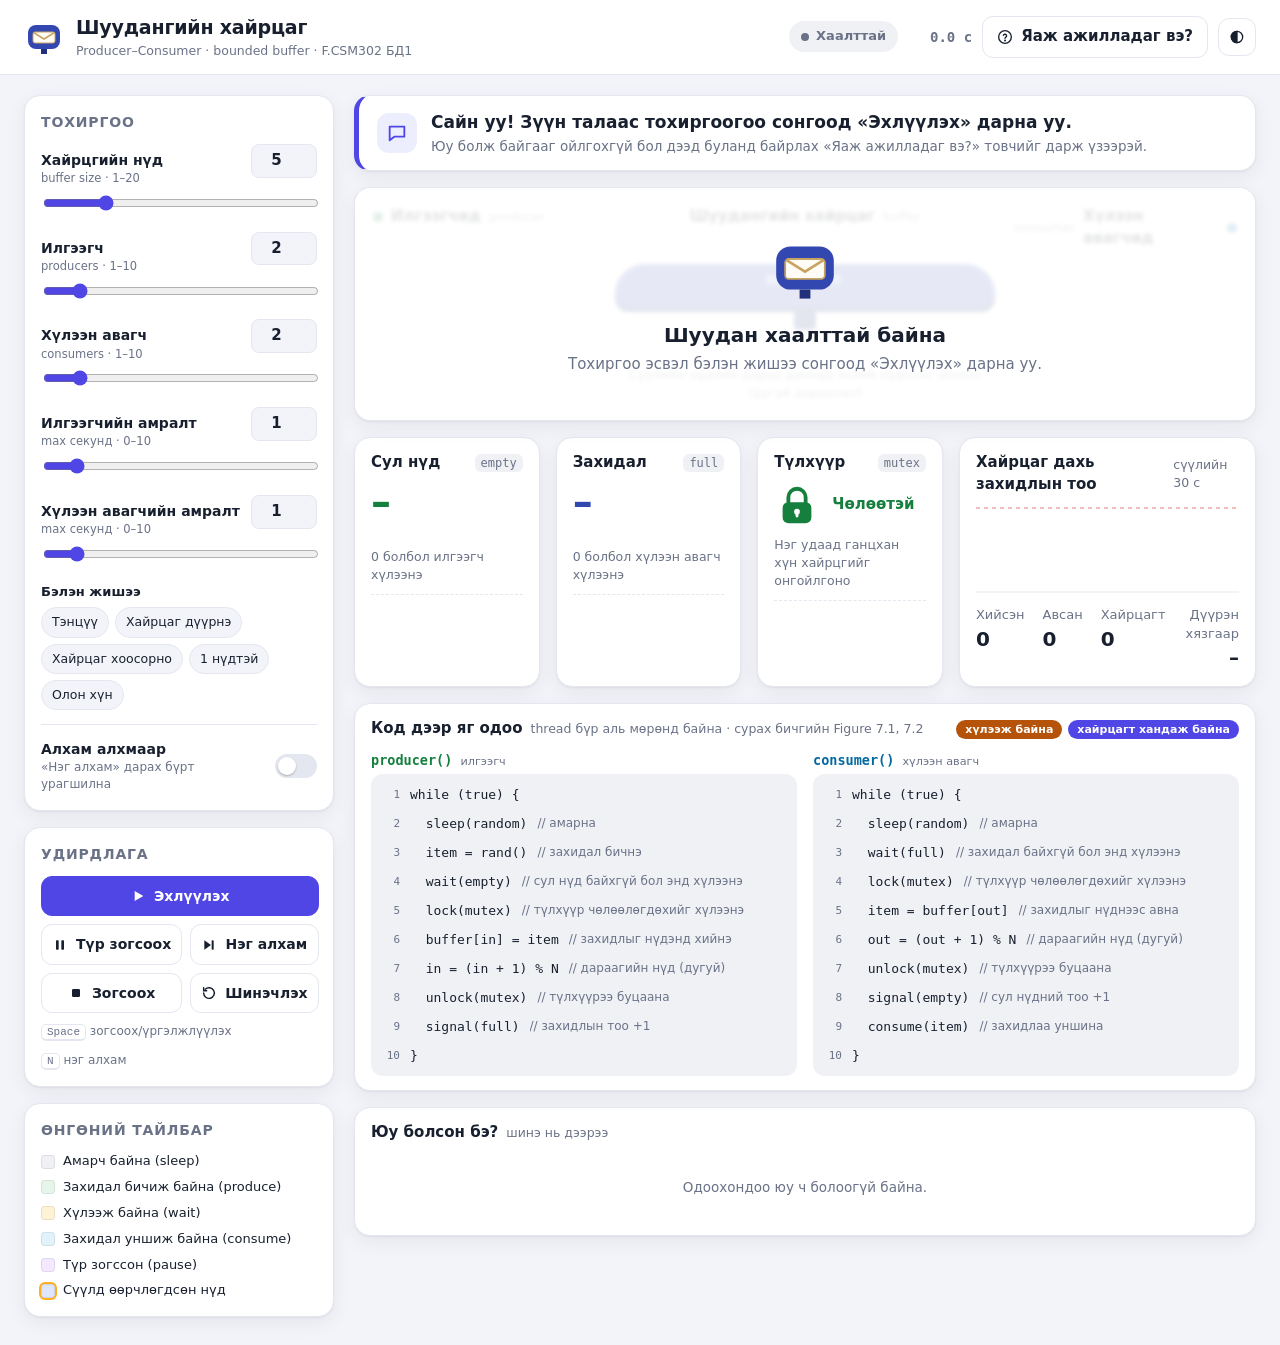
==== src/ui/index.html @ 79d064ae "UI шинэчилсэн" ====
<!doctype html>
<html lang="mn">
<head>
<meta charset="utf-8">
<meta name="viewport" content="width=device-width, initial-scale=1">
<title>Шуудангийн хайрцаг · Producer–Consumer</title>
<style>
:root{
  --bg:#f3f4f9; --card:#ffffff; --ink:#18202f; --muted:#6a7287; --line:#e4e7ef;
  --accent:#4f46e5; --accent-ink:#ffffff; --accent-soft:#eceefe;
  --green:#15803d; --green-soft:#e6f6eb; --blue:#0369a1; --blue-soft:#e2f2fb;
  --amber:#b45309; --amber-soft:#fff3d6; --red:#dc2626; --red-soft:#fde8e8;
  --violet:#7e22ce; --violet-soft:#f3e8ff; --gray-soft:#eff1f5;
  --box:#3347b0; --box-dark:#22307c; --slot:#dfe6fb; --slot-line:#b9c6f0;
  --paper:#fffdf6; --paper-edge:#c7a462; --stamp:#e4572e; --skin:#ffd9b8;
  --shadow:0 1px 2px rgba(16,24,40,.05),0 6px 20px rgba(16,24,40,.06);
  --radius:16px;
  color-scheme:light;
}
:root[data-theme="dark"]{
  --bg:#0f1320; --card:#171c2c; --ink:#e8ebf4; --muted:#9aa2b8; --line:#283049;
  --accent:#8b8cff; --accent-ink:#0f1320; --accent-soft:#23264a;
  --green:#4ade80; --green-soft:#16301f; --blue:#5cc3ff; --blue-soft:#13283a;
  --amber:#fbbf24; --amber-soft:#3a2d10; --red:#f87171; --red-soft:#3b1a1d;
  --violet:#d8a7ff; --violet-soft:#2e1f44; --gray-soft:#1f2538;
  --box:#3f55c8; --box-dark:#2a3a92; --slot:#1c2547; --slot-line:#33417a;
  --paper:#fff8e7; --paper-edge:#c7a462;
  --shadow:0 1px 2px rgba(0,0,0,.3),0 6px 20px rgba(0,0,0,.25);
  color-scheme:dark;
}
*{box-sizing:border-box}
html,body{margin:0}
body{background:var(--bg);color:var(--ink);font:15px/1.45 system-ui,-apple-system,"Segoe UI",Roboto,"Noto Sans","DejaVu Sans",sans-serif;-webkit-font-smoothing:antialiased}
button,input{font:inherit;color:inherit}
code{font:12px/1 ui-monospace,"DejaVu Sans Mono",monospace;background:var(--gray-soft);color:var(--muted);padding:3px 6px;border-radius:6px}
small{color:var(--muted);font-weight:500}

/* ---------- header ---------- */
.top{display:flex;align-items:center;justify-content:space-between;gap:16px;padding:14px 24px;background:var(--card);border-bottom:1px solid var(--line);position:sticky;top:0;z-index:5}
.brand{display:flex;align-items:center;gap:12px}
.brand svg{width:40px;height:40px;flex:none}
.brand h1{font-size:19px;margin:0;letter-spacing:-.01em}
.brand p{margin:0;font-size:12.5px;color:var(--muted)}
.top-right{display:flex;align-items:center;gap:10px}
.chip{display:inline-flex;align-items:center;gap:7px;padding:6px 12px;border-radius:999px;font-size:13px;font-weight:600;background:var(--gray-soft);color:var(--muted)}
.chip::before{content:"";width:8px;height:8px;border-radius:50%;background:currentColor}
.chip.run{background:var(--green-soft);color:var(--green)}
.chip.run::before{animation:pulse 1.2s infinite}
.chip.pause{background:var(--violet-soft);color:var(--violet)}
.chip.stop{background:var(--red-soft);color:var(--red)}
@keyframes pulse{50%{opacity:.25}}
.clock{font:600 14px ui-monospace,"DejaVu Sans Mono",monospace;color:var(--muted);min-width:64px;text-align:right}

/* ---------- buttons ---------- */
.btn{border:1px solid var(--line);background:var(--card);border-radius:11px;padding:9px 14px;font-weight:600;cursor:pointer;display:inline-flex;align-items:center;justify-content:center;gap:8px;transition:transform .08s,background .15s,border-color .15s}
.btn:hover:not(:disabled){border-color:var(--accent);background:var(--accent-soft)}
.btn:active:not(:disabled){transform:translateY(1px)}
.btn:disabled{opacity:.42;cursor:not-allowed}
.btn.primary{background:var(--accent);border-color:var(--accent);color:var(--accent-ink)}
.btn.primary:hover:not(:disabled){filter:brightness(1.08);background:var(--accent)}
.btn.danger:hover:not(:disabled){border-color:var(--red);background:var(--red-soft)}
.btn svg{width:16px;height:16px}
.btn.ghost{background:transparent}
.icon-btn{width:38px;height:38px;padding:0}
kbd{font:11px ui-monospace,monospace;border:1px solid var(--line);border-bottom-width:2px;border-radius:5px;padding:1px 5px;color:var(--muted)}

/* ---------- layout ---------- */
.layout{display:grid;grid-template-columns:310px minmax(0,1fr);gap:20px;padding:20px 24px 28px;max-width:1560px;margin:0 auto}
.card{background:var(--card);border:1px solid var(--line);border-radius:var(--radius);box-shadow:var(--shadow)}
.panel{display:flex;flex-direction:column;gap:16px}
.panel .card{padding:16px}
h2{font-size:14px;margin:0 0 12px;text-transform:uppercase;letter-spacing:.06em;color:var(--muted)}
h3{font-size:15px;margin:0;display:flex;align-items:center;gap:8px}

/* settings */
.field{margin-bottom:14px}
.field-top{display:flex;align-items:baseline;justify-content:space-between;gap:8px;margin-bottom:6px}
.field-top label{font-weight:600;font-size:14px}
.field-top label small{display:block;font-size:11.5px;font-weight:500}
.num{width:66px;padding:5px 8px;border:1px solid var(--line);border-radius:8px;background:var(--bg);text-align:center;font-weight:700}
.num.bad{border-color:var(--red);background:var(--red-soft)}
input[type=range]{width:100%;accent-color:var(--accent)}
.presets{display:flex;flex-wrap:wrap;gap:6px;margin-top:4px}
.preset{border:1px solid var(--line);background:var(--bg);border-radius:999px;padding:5px 10px;font-size:12.5px;cursor:pointer}
.preset:hover{border-color:var(--accent);color:var(--accent)}
.preset.on{background:var(--accent-soft);border-color:var(--accent);color:var(--accent);font-weight:600}
.switch{display:flex;align-items:center;justify-content:space-between;gap:10px;margin-top:14px;padding-top:14px;border-top:1px solid var(--line);font-size:14px;font-weight:600}
.switch small{display:block;font-weight:500;font-size:12px}
.toggle{position:relative;width:42px;height:24px;flex:none}
.toggle input{opacity:0;width:0;height:0}
.toggle span{position:absolute;inset:0;background:var(--line);border-radius:999px;transition:.2s;cursor:pointer}
.toggle span::after{content:"";position:absolute;left:3px;top:3px;width:18px;height:18px;border-radius:50%;background:#fff;transition:.2s;box-shadow:0 1px 2px rgba(0,0,0,.25)}
.toggle input:checked+span{background:var(--accent)}
.toggle input:checked+span::after{transform:translateX(18px)}
.controls{display:grid;grid-template-columns:1fr 1fr;gap:8px}
.controls .wide{grid-column:1/-1;padding:12px}
.controls .btn{white-space:nowrap;padding:9px 10px;font-size:14px}
.shortcuts{margin-top:10px;font-size:12px;color:var(--muted);display:flex;gap:12px;flex-wrap:wrap}
.legend{display:grid;gap:7px;font-size:13px}
.legend div{display:flex;align-items:center;gap:8px}
.sw{width:14px;height:14px;border-radius:4px;flex:none;border:1px solid rgba(0,0,0,.08)}

/* ---------- stage ---------- */
.stage{display:flex;flex-direction:column;gap:16px;min-width:0}
.narr{display:flex;align-items:center;gap:14px;padding:14px 18px;border-left:5px solid var(--accent)}
.narr-ic{width:40px;height:40px;border-radius:12px;background:var(--accent-soft);display:grid;place-items:center;flex:none}
.narr-ic svg{width:22px;height:22px;color:var(--accent)}
.narr-main{font-size:17px;font-weight:600;min-height:25px}
.narr-main b{color:var(--accent)}
.narr-hint{font-size:13.5px;color:var(--muted);margin-top:2px;min-height:19px}
.narr-hint.warn{color:var(--amber);font-weight:600}

.scene{position:relative;display:grid;grid-template-columns:minmax(200px,1fr) minmax(360px,1.7fr) minmax(200px,1fr);gap:18px;padding:18px}
.col h3{margin-bottom:10px}
.col h3 .dot{width:10px;height:10px;border-radius:50%}
.col.cons h3{justify-content:flex-end}
.people{display:flex;flex-direction:column;gap:7px}
.person{display:flex;align-items:center;gap:10px;padding:6px 10px 6px 6px;border-radius:12px;background:var(--gray-soft);border:1px solid transparent;transition:background .25s,border-color .25s}
.cons .person{flex-direction:row-reverse;padding:6px 6px 6px 10px;text-align:right}
.avatar{width:38px;height:38px;flex:none;border-radius:11px;background:var(--card);display:grid;place-items:center}
.avatar svg{width:34px;height:34px}
.pinfo{flex:1;min-width:0}
.pname{font-weight:700;font-size:13px}
.pstate{font-size:12.5px;color:var(--muted);white-space:nowrap;overflow:hidden;text-overflow:ellipsis}
.hold{width:26px;height:19px;flex:none;opacity:0;transition:opacity .2s}
.hold svg{width:26px;height:19px}
.person[data-st=producing],.person[data-st=consuming]{border-color:transparent}
.prod .person[data-st=producing]{background:var(--green-soft)}
.prod .person[data-st=producing] .pstate{color:var(--green);font-weight:600}
.cons .person[data-st=consuming]{background:var(--blue-soft)}
.cons .person[data-st=consuming] .pstate{color:var(--blue);font-weight:600}
.person[data-st=waiting]{background:var(--amber-soft);border-color:color-mix(in srgb,var(--amber) 35%,transparent)}
.person[data-st=waiting] .pstate{color:var(--amber);font-weight:700}
.person[data-st=paused]{background:var(--violet-soft)}
.person[data-st=paused] .pstate{color:var(--violet);font-weight:600}
.person[data-st=stopped]{opacity:.55}
.prod .person[data-st=producing] .hold,.prod .person[data-st=waiting] .hold,.cons .person[data-st=consuming] .hold{opacity:1}
.eyes-c{display:none}
.person[data-st=sleeping] .eyes-o{display:none}
.person[data-st=sleeping] .eyes-c{display:inline}

/* mailbox */
.boxwrap{display:flex;flex-direction:column;align-items:stretch;min-width:0}
.boxwrap h3{justify-content:center;margin-bottom:6px}
.ptrs{display:grid;gap:6px;padding:0 18px;min-height:30px}
.ptr{display:flex;justify-content:center;align-items:flex-end}
.ptrs.in .ptr{align-items:flex-start}
.ptr span{font-size:11px;font-weight:700;padding:2px 7px;border-radius:999px;white-space:nowrap;visibility:hidden}
.ptrs.out .ptr span{background:var(--blue-soft);color:var(--blue)}
.ptrs.in .ptr span{background:var(--green-soft);color:var(--green)}
.ptr.on span{visibility:visible}
.mailbox{background:var(--box);border-radius:30px 30px 14px 14px;padding:30px 18px 12px;position:relative;box-shadow:inset 0 -6px 0 var(--box-dark)}
.mailbox::before{content:"ШУУДАН";position:absolute;top:8px;left:0;right:0;text-align:center;color:#fff;font-size:11px;font-weight:800;letter-spacing:.3em;opacity:.9}
.slots{display:grid;gap:6px}
.slot{height:68px;border-radius:9px;background:var(--slot);border:1px solid var(--slot-line);display:grid;place-items:center;position:relative;transition:box-shadow .2s}
.slot.last{box-shadow:0 0 0 3px #ffb020}
.slot .env{width:86%;max-width:56px;height:auto;animation:pop .25s ease-out}
.idx{display:grid;gap:6px;margin-top:6px}
.idx div{text-align:center;color:#c8d1f5;font:600 11px ui-monospace,monospace}
@keyframes pop{from{transform:scale(.6);opacity:.2}to{transform:none;opacity:1}}
.post{width:22px;height:18px;background:var(--box-dark);margin:0 auto;border-radius:0 0 4px 4px}
.wrapnote{text-align:center;font-size:12.5px;color:var(--muted);margin-top:6px}
.idle{position:absolute;inset:0;border-radius:var(--radius);background:color-mix(in srgb,var(--card) 88%,transparent);display:grid;place-items:center;text-align:center;z-index:2;backdrop-filter:blur(2px)}
.idle h4{margin:10px 0 4px;font-size:20px}
.idle p{margin:0;color:var(--muted)}
.idle svg{width:72px;height:72px}

/* metrics */
.metrics{display:grid;grid-template-columns:repeat(3,minmax(0,1fr)) minmax(0,1.6fr);gap:16px}
.metric{padding:14px 16px}
.mhead{display:flex;justify-content:space-between;align-items:center;gap:8px}
.mtitle{font-weight:700}
.mval{font-size:40px;font-weight:800;line-height:1.1;margin:6px 0 6px;font-variant-numeric:tabular-nums;transition:color .2s}
.dots{display:flex;flex-wrap:wrap;gap:4px;min-height:10px}
.dots i{width:10px;height:10px;border-radius:3px;background:var(--line)}
.dots i.f{background:currentColor}
.mrule{margin-top:8px;font-size:12.5px;color:var(--muted)}
.metric.zero .mval{color:var(--red)}
.metric.zero .mrule{color:var(--red);font-weight:700}
#mEmpty{color:var(--green)} #mFull{color:var(--box)}
:root[data-theme="dark"] #mFull{color:#8fa2ff}
.metric .mtitle,.metric .mrule,.metric .mhead{color:var(--ink)}
.metric .mrule{color:var(--muted)}
.lock{display:flex;align-items:center;gap:12px;margin:8px 0 4px}
.lock svg{width:46px;height:46px}
.lock .lk-txt{font-weight:700}
#mMutex.locked .lk-txt{color:var(--red)} #mMutex .lk-txt{color:var(--green)}
.chart{padding:14px 16px;display:flex;flex-direction:column}
.chart svg{width:100%;height:92px;margin-top:8px;display:block}
.stats{display:flex;gap:18px;margin-top:10px;font-size:13px;color:var(--muted)}
.stats b{display:block;font-size:20px;color:var(--ink);font-variant-numeric:tabular-nums}

/* bottom */
.bottom{display:grid;grid-template-columns:minmax(0,1.6fr) minmax(0,1fr);gap:16px}
.logc{padding:14px 16px}
.log{list-style:none;margin:10px 0 0;padding:0;max-height:220px;overflow:auto;font-size:13.5px}
.log li{display:flex;gap:10px;align-items:center;padding:6px 4px;border-bottom:1px dashed var(--line)}
.log li:first-child{animation:fadein .3s}
.log .t{font:12px ui-monospace,monospace;color:var(--muted);width:56px;flex:none}
.tag{font-size:11px;font-weight:700;padding:2px 8px;border-radius:999px;flex:none}
.tag.in{background:var(--green-soft);color:var(--green)}
.tag.out{background:var(--blue-soft);color:var(--blue)}
.log .empty{color:var(--muted);justify-content:center;border:0;padding:24px 0}
@keyframes fadein{from{opacity:0;transform:translateY(-4px)}}
.rules{padding:14px 16px}
.rule{display:flex;gap:10px;align-items:flex-start;padding:8px 0;border-bottom:1px dashed var(--line);font-size:13.5px}
.rule:last-child{border:0}
.rule .n{width:24px;height:24px;border-radius:8px;background:var(--accent-soft);color:var(--accent);display:grid;place-items:center;font-weight:800;flex:none;font-size:13px}
.result{margin-top:10px;padding:12px;border-radius:12px;font-weight:600;display:none}
.result.ok{display:block;background:var(--green-soft);color:var(--green)}
.result.bad{display:block;background:var(--red-soft);color:var(--red)}

/* waiting queues */
.queue{margin-top:10px;padding-top:10px;border-top:1px dashed var(--line);display:flex;flex-wrap:wrap;gap:5px;align-items:center;font-size:12px;color:var(--muted);min-height:34px}
.queue .ql{margin-right:2px}
/* live code */
.codec{padding:14px 16px}
.codehead{display:flex;justify-content:space-between;align-items:center;gap:12px;flex-wrap:wrap}
.codeleg{display:flex;gap:6px}
.code2{display:grid;grid-template-columns:1fr 1fr;gap:16px;margin-top:12px}
.code-title{font:700 13.5px ui-monospace,"DejaVu Sans Mono",monospace;margin-bottom:6px}
.code-title small{font-family:system-ui,sans-serif;font-weight:500}
.code{list-style:none;margin:0;padding:6px 0;background:var(--gray-soft);border-radius:12px;font:13px/1.25 ui-monospace,"DejaVu Sans Mono",monospace}
.code li{display:flex;align-items:center;gap:10px;padding:3px 10px;min-height:29px;border-left:3px solid transparent;transition:background .2s,border-color .2s}
.code .ln{color:var(--muted);width:16px;text-align:right;flex:none;font-size:11px}
.code .src{white-space:pre;color:var(--ink)}
.code .cm{color:var(--muted);font-size:12px;font-family:system-ui,sans-serif;white-space:nowrap;overflow:hidden;text-overflow:ellipsis;flex:1;min-width:0}
.code .who{display:flex;gap:4px;flex:none}
.code li.wait{background:var(--amber-soft);border-left-color:var(--amber)}
.code li.wait .cm{color:var(--amber);font-weight:600}
.code li.flash{background:var(--accent-soft);border-left-color:var(--accent)}
.code li.on{border-left-color:var(--muted)}
.tchip{font:700 11px system-ui,sans-serif;padding:2px 8px;border-radius:999px;background:var(--card);color:var(--muted);border:1px solid var(--line);white-space:nowrap}
.tchip.waiting{background:var(--amber);color:var(--card);border-color:transparent}
.tchip.producing{background:var(--green);color:var(--card);border-color:transparent}
.tchip.consuming{background:var(--blue);color:var(--card);border-color:transparent}
.tchip.paused{background:var(--violet);color:var(--card);border-color:transparent}
.tchip.flash{background:var(--accent);color:var(--accent-ink);border-color:transparent}
.logc .result{margin:10px 0 0}
/* flying letters, toast, dialog */
#fly{position:fixed;inset:0;pointer-events:none;z-index:20}
#fly svg{position:fixed;left:0;top:0;width:44px;height:auto;filter:drop-shadow(0 4px 6px rgba(0,0,0,.18))}
#toast{position:fixed;left:50%;bottom:24px;transform:translateX(-50%) translateY(20px);background:var(--ink);color:var(--bg);padding:12px 18px;border-radius:12px;font-weight:600;opacity:0;transition:.25s;z-index:30;max-width:min(560px,90vw);box-shadow:var(--shadow)}
#toast.show{opacity:1;transform:translateX(-50%)}
#toast.err{background:var(--red);color:#fff}
dialog{border:0;border-radius:20px;padding:0;max-width:880px;width:calc(100vw - 32px);background:var(--card);color:var(--ink);box-shadow:0 20px 60px rgba(0,0,0,.3)}
dialog::backdrop{background:rgba(10,14,30,.45);backdrop-filter:blur(2px)}
.dlg{padding:24px 28px;max-height:86vh;overflow:auto}
.dlg h2{font-size:22px;text-transform:none;letter-spacing:-.01em;color:var(--ink);margin:0 0 6px}
.dlg .lead{color:var(--muted);margin:0 0 18px;font-size:15px}
.story{display:grid;grid-template-columns:repeat(3,1fr);gap:12px;margin-bottom:18px}
.story .card{padding:14px;box-shadow:none}
.story svg{width:100%;height:84px;display:block;margin-bottom:8px}
.story h4{margin:0 0 4px;font-size:15px}
.story p{margin:0;font-size:13.5px;color:var(--muted)}
table{width:100%;border-collapse:collapse;font-size:14px}
th,td{text-align:left;padding:8px 10px;border-bottom:1px solid var(--line)}
th{font-size:12px;text-transform:uppercase;letter-spacing:.05em;color:var(--muted)}
td code{font-size:12px}
.dlg-foot{display:flex;justify-content:flex-end;margin-top:18px}

@media (max-width:1180px){
  .layout{grid-template-columns:1fr}
  .metrics{grid-template-columns:repeat(3,1fr)}
  .metrics .chart{grid-column:1/-1}
}
@media (max-width:820px){
  .top{flex-wrap:wrap;padding:12px 16px}
  .top-right{flex-wrap:wrap}
  .layout{padding:16px}
  .scene{grid-template-columns:1fr}
  .col.cons h3{justify-content:flex-start}
  .cons .person{flex-direction:row;text-align:left}
  .code2,.story{grid-template-columns:1fr}
  .metrics{grid-template-columns:1fr}
}
@media (prefers-reduced-motion:reduce){*{animation:none!important;transition:none!important}}
</style>
</head>
<body>

<header class="top">
  <div class="brand">
    <svg viewBox="0 0 40 40" aria-hidden="true"><rect x="4" y="8" width="32" height="24" rx="8" fill="var(--box)"/><rect x="9" y="15" width="22" height="11" rx="2" fill="var(--paper)" stroke="var(--paper-edge)"/><path d="M9.5 15.5 L20 22 L30.5 15.5" fill="none" stroke="var(--paper-edge)" stroke-width="1.5"/><rect x="17" y="32" width="6" height="5" fill="var(--box-dark)"/></svg>
    <div>
      <h1>Шуудангийн хайрцаг</h1>
      <p>Producer–Consumer · bounded buffer · F.CSM302 БД1</p>
    </div>
  </div>
  <div class="top-right">
    <span id="chip" class="chip">Хаалттай</span>
    <span id="clock" class="clock">0.0 с</span>
    <button id="helpBtn" class="btn">
      <svg viewBox="0 0 24 24" fill="none" stroke="currentColor" stroke-width="2" stroke-linecap="round"><circle cx="12" cy="12" r="9.5"/><path d="M9.5 9.5a2.6 2.6 0 0 1 5 .8c0 1.8-2.5 2.2-2.5 3.7"/><circle cx="12" cy="17.3" r=".6" fill="currentColor"/></svg>
      Яаж ажилладаг вэ?
    </button>
    <button id="themeBtn" class="btn icon-btn" title="Өнгө солих (цайвар/бараан)" aria-label="Өнгө солих">
      <svg viewBox="0 0 24 24" fill="none" stroke="currentColor" stroke-width="2"><circle cx="12" cy="12" r="8.5"/><path d="M12 3.5a8.5 8.5 0 0 0 0 17z" fill="currentColor"/></svg>
    </button>
  </div>
</header>

<main class="layout">
  <aside class="panel">
    <section class="card">
      <h2>Тохиргоо</h2>
      <div id="fields"></div>
      <div style="font-size:13px;font-weight:600;margin:4px 0 6px">Бэлэн жишээ</div>
      <div id="presets" class="presets"></div>
      <label class="switch">
        <span>Алхам алхмаар<small>«Нэг алхам» дарах бүрт урагшилна</small></span>
        <span class="toggle"><input id="stepMode" type="checkbox"><span></span></span>
      </label>
    </section>

    <section class="card">
      <h2>Удирдлага</h2>
      <div class="controls">
        <button id="bStart" class="btn primary wide"><svg viewBox="0 0 24 24" fill="currentColor"><path d="M7 4.5v15l13-7.5z"/></svg>Эхлүүлэх</button>
        <button id="bPause" class="btn"><svg viewBox="0 0 24 24" fill="currentColor"><rect x="6" y="5" width="4" height="14" rx="1"/><rect x="14" y="5" width="4" height="14" rx="1"/></svg><span>Түр зогсоох</span></button>
        <button id="bStep" class="btn"><svg viewBox="0 0 24 24" fill="currentColor"><path d="M5 5v14l10-7z"/><rect x="16" y="5" width="3" height="14" rx="1"/></svg>Нэг алхам</button>
        <button id="bStop" class="btn danger"><svg viewBox="0 0 24 24" fill="currentColor"><rect x="6" y="6" width="12" height="12" rx="2"/></svg>Зогсоох</button>
        <button id="bReset" class="btn"><svg viewBox="0 0 24 24" fill="none" stroke="currentColor" stroke-width="2.2" stroke-linecap="round"><path d="M4 12a8 8 0 1 0 2.4-5.7"/><path d="M4 4v4.5h4.5"/></svg>Шинэчлэх</button>
      </div>
      <div class="shortcuts"><span><kbd>Space</kbd> зогсоох/үргэлжлүүлэх</span><span><kbd>N</kbd> нэг алхам</span></div>
    </section>

    <section class="card">
      <h2>Өнгөний тайлбар</h2>
      <div class="legend">
        <div><span class="sw" style="background:var(--gray-soft)"></span>Амарч байна (sleep)</div>
        <div><span class="sw" style="background:var(--green-soft)"></span>Захидал бичиж байна (produce)</div>
        <div><span class="sw" style="background:var(--amber-soft)"></span>Хүлээж байна (wait)</div>
        <div><span class="sw" style="background:var(--blue-soft)"></span>Захидал уншиж байна (consume)</div>
        <div><span class="sw" style="background:var(--violet-soft)"></span>Түр зогссон (pause)</div>
        <div><span class="sw" style="background:var(--slot);box-shadow:0 0 0 2px #ffb020"></span>Сүүлд өөрчлөгдсөн нүд</div>
      </div>
    </section>
  </aside>

  <section class="stage">
    <div class="card narr">
      <div class="narr-ic"><svg viewBox="0 0 24 24" fill="none" stroke="currentColor" stroke-width="2" stroke-linejoin="round"><path d="M4 5h16v11H9l-5 4z"/></svg></div>
      <div>
        <div id="narr" class="narr-main">Сайн уу! Зүүн талаас тохиргоогоо сонгоод «Эхлүүлэх» дарна уу.</div>
        <div id="hint" class="narr-hint">Юу болж байгааг ойлгохгүй бол дээд буланд байрлах «Яаж ажилладаг вэ?» товчийг дарж үзээрэй.</div>
      </div>
    </div>

    <div class="card scene">
      <div class="col prod">
        <h3><span class="dot" style="background:var(--green)"></span>Илгээгчид <small>producer</small></h3>
        <div id="prods" class="people"></div>
      </div>
      <div class="boxwrap">
        <h3>Шуудангийн хайрцаг <small id="boxSub">buffer</small></h3>
        <div id="outRow" class="ptrs out"></div>
        <div class="mailbox">
          <div id="slots" class="slots"></div>
          <div id="idxRow" class="idx"></div>
        </div>
        <div class="post"></div>
        <div id="inRow" class="ptrs in"></div>
        <div class="wrapnote">Сүүлийн нүдний дараа дахиад эхний нүднээс эхэлнэ (дугуй дараалал)</div>
      </div>
      <div class="col cons">
        <h3><small>consumer</small> Хүлээн авагчид <span class="dot" style="background:var(--blue)"></span></h3>
        <div id="cons" class="people"></div>
      </div>
      <div id="idle" class="idle">
        <div>
          <svg viewBox="0 0 40 40" aria-hidden="true"><rect x="4" y="8" width="32" height="24" rx="8" fill="var(--box)"/><rect x="9" y="15" width="22" height="11" rx="2" fill="var(--paper)" stroke="var(--paper-edge)"/><path d="M9.5 15.5 L20 22 L30.5 15.5" fill="none" stroke="var(--paper-edge)" stroke-width="1.5"/><rect x="17" y="32" width="6" height="5" fill="var(--box-dark)"/></svg>
          <h4>Шуудан хаалттай байна</h4>
          <p>Тохиргоо эсвэл бэлэн жишээ сонгоод «Эхлүүлэх» дарна уу.</p>
        </div>
      </div>
    </div>

    <div class="metrics">
      <div id="mEmpty" class="card metric">
        <div class="mhead"><span class="mtitle">Сул нүд</span><code>empty</code></div>
        <div class="mval" id="vEmpty">–</div>
        <div class="dots" id="dEmpty"></div>
        <div class="mrule">0 болбол илгээгч хүлээнэ</div>
        <div class="queue" id="qEmpty"></div>
      </div>
      <div id="mFull" class="card metric">
        <div class="mhead"><span class="mtitle">Захидал</span><code>full</code></div>
        <div class="mval" id="vFull">–</div>
        <div class="dots" id="dFull"></div>
        <div class="mrule">0 болбол хүлээн авагч хүлээнэ</div>
        <div class="queue" id="qFull"></div>
      </div>
      <div id="mMutex" class="card metric" style="color:var(--green)">
        <div class="mhead"><span class="mtitle">Түлхүүр</span><code>mutex</code></div>
        <div class="lock">
          <svg viewBox="0 0 48 48" aria-hidden="true"><path id="shackle" d="M15 22v-6a9 9 0 0 1 18 0v6" fill="none" stroke="currentColor" stroke-width="4" stroke-linecap="round"/><rect x="9" y="21" width="30" height="22" rx="6" fill="currentColor"/><circle cx="24" cy="31" r="3" fill="var(--card)"/><rect x="22.5" y="31" width="3" height="6" rx="1.5" fill="var(--card)"/></svg>
          <div class="lk-txt" id="lockTxt">Чөлөөтэй</div>
        </div>
        <div class="mrule">Нэг удаад ганцхан хүн хайрцгийг онгойлгоно</div>
        <div class="queue" id="qMutex"></div>
      </div>
      <div class="card chart">
        <div class="mhead"><span class="mtitle">Хайрцаг дахь захидлын тоо</span><small>сүүлийн 30 с</small></div>
        <svg id="chart" viewBox="0 0 300 92" preserveAspectRatio="none" aria-label="График">
          <line x1="0" y1="4" x2="300" y2="4" stroke="var(--red)" stroke-dasharray="4 4" stroke-width="1" vector-effect="non-scaling-stroke" opacity=".6"/>
          <line x1="0" y1="88" x2="300" y2="88" stroke="var(--line)" stroke-width="1" vector-effect="non-scaling-stroke"/>
          <path id="area" fill="var(--accent)" opacity=".14"/>
          <path id="line" fill="none" stroke="var(--accent)" stroke-width="2.2" vector-effect="non-scaling-stroke" stroke-linejoin="round"/>
        </svg>
        <div class="stats">
          <div>Хийсэн<b id="sProd">0</b></div>
          <div>Авсан<b id="sCons">0</b></div>
          <div>Хайрцагт<b id="sIn">0</b></div>
          <div style="margin-left:auto;text-align:right">Дүүрэн хязгаар<b id="sMax">–</b></div>
        </div>
      </div>
    </div>

    <div class="card codec">
      <div class="codehead">
        <h3>Код дээр яг одоо <small>thread бүр аль мөрөнд байна · сурах бичгийн Figure 7.1, 7.2</small></h3>
        <div class="codeleg"><span class="tchip waiting">хүлээж байна</span><span class="tchip flash">хайрцагт хандаж байна</span></div>
      </div>
      <div class="code2">
        <div><div class="code-title" style="color:var(--green)">producer() <small>илгээгч</small></div><ol class="code" id="codeP"></ol></div>
        <div><div class="code-title" style="color:var(--blue)">consumer() <small>хүлээн авагч</small></div><ol class="code" id="codeC"></ol></div>
      </div>
    </div>

    <div class="card logc">
      <h3>Юу болсон бэ? <small>шинэ нь дээрээ</small></h3>
      <div id="result" class="result"></div>
      <ol id="log" class="log"><li class="empty">Одоохондоо юу ч болоогүй байна.</li></ol>
    </div>
  </section>
</main>

<div id="fly" aria-hidden="true"></div>
<div id="toast" role="status"></div>

<dialog id="help">
  <div class="dlg">
    <h2>Шуудангийн хайрцгийн үлгэр</h2>
    <p class="lead">Гудамжинд цөөхөн нүдтэй, жижигхэн шуудангийн хайрцаг байдаг. Илгээгчид захидал бичээд хайрцагт хийдэг, хүлээн авагчид ирж захидлаа аваад уншдаг. Хүн бүр өөрийн хурдаар ажилладаг тул хоорондоо мөргөлдөхгүйн тулд гурван дүрэм сахидаг.</p>
    <div class="story">
      <div class="card">
        <svg viewBox="0 0 200 84"><rect x="60" y="10" width="110" height="56" rx="12" fill="var(--box)"/><g fill="var(--paper)" stroke="var(--paper-edge)"><rect x="70" y="22" width="20" height="34" rx="3"/><rect x="95" y="22" width="20" height="34" rx="3"/><rect x="120" y="22" width="20" height="34" rx="3"/><rect x="145" y="22" width="20" height="34" rx="3"/></g><circle cx="26" cy="40" r="14" fill="var(--skin)"/><rect x="12" y="22" width="28" height="9" rx="3" fill="var(--box)"/><text x="26" y="78" text-anchor="middle" font-size="12" font-weight="700" fill="var(--amber)">хүлээнэ</text></svg>
        <h4>1. Дүүрсэн бол хүлээ</h4>
        <p>Бүх нүд захидалтай бол илгээгч захидлаа барьсаар хүлээнэ. Газар хаяж болохгүй! Энэ нь <code>empty = 0</code> үед болдог.</p>
      </div>
      <div class="card">
        <svg viewBox="0 0 200 84"><rect x="30" y="10" width="110" height="56" rx="12" fill="var(--box)"/><g fill="var(--slot)" stroke="var(--slot-line)"><rect x="40" y="22" width="20" height="34" rx="3"/><rect x="65" y="22" width="20" height="34" rx="3"/><rect x="90" y="22" width="20" height="34" rx="3"/><rect x="115" y="22" width="20" height="34" rx="3"/></g><circle cx="172" cy="40" r="14" fill="var(--skin)"/><path d="M158 36a14 14 0 0 1 28 0z" fill="#0ea5e9"/><text x="172" y="78" text-anchor="middle" font-size="12" font-weight="700" fill="var(--amber)">хүлээнэ</text></svg>
        <h4>2. Хоосон бол хүлээ</h4>
        <p>Нэг ч захидал байхгүй бол хүлээн авагч захидал ирэхийг хүлээнэ. Байхгүй захидал авч болохгүй! Энэ нь <code>full = 0</code> үед болдог.</p>
      </div>
      <div class="card">
        <svg viewBox="0 0 200 84"><g transform="translate(76 8)"><path d="M10 26v-8a14 14 0 0 1 28 0v8" fill="none" stroke="var(--red)" stroke-width="6" stroke-linecap="round"/><rect x="2" y="24" width="44" height="34" rx="8" fill="var(--red)"/><circle cx="24" cy="39" r="4" fill="var(--card)"/></g><circle cx="38" cy="44" r="13" fill="var(--skin)"/><circle cx="162" cy="44" r="13" fill="var(--skin)"/><text x="100" y="82" text-anchor="middle" font-size="12" font-weight="700" fill="var(--red)">ганцхан түлхүүр</text></svg>
        <h4>3. Ганцхан түлхүүр</h4>
        <p>Хайрцгийн түлхүүр ганцхан. Түлхүүртэй хүн л хайрцгийг онгойлгоно. Хоёр хүн зэрэг гараа хийвэл захидал холилдоно. Үүнийг <code>mutex</code> хамгаалдаг.</p>
      </div>
    </div>
    <p style="margin:0 0 16px;font-size:14px">Хамгийн түрүүнд хийсэн захидлыг хамгийн түрүүнд авна (<b>FIFO</b>). Сүүлийн нүдэнд хүрвэл дахиад эхний нүднээс эхэлнэ (<b>дугуй дараалал</b>, <code>(i + 1) % size</code>). Эдгээр дүрмийг сахивал захидал хэзээ ч алга болохгүй, хоёр удаа уншигдахгүй.</p>
    <table>
      <thead><tr><th>Үлгэрт</th><th>Үйлдлийн системд</th><th>Манай кодонд</th></tr></thead>
      <tbody>
        <tr><td>Илгээгч</td><td>Producer thread</td><td><code>Worker(kind="producer")</code></td></tr>
        <tr><td>Хүлээн авагч</td><td>Consumer thread</td><td><code>Worker(kind="consumer")</code></td></tr>
        <tr><td>Шуудангийн хайрцаг</td><td>Bounded buffer</td><td><code>BoundedBuffer.slots[]</code></td></tr>
        <tr><td>Дугаартай захидал</td><td>Item</td><td><code>random.randint(1, 99)</code></td></tr>
        <tr><td>Сул нүдний тоо</td><td>empty semaphore</td><td><code>Semaphore(size)</code></td></tr>
        <tr><td>Хайрцаг дахь захидлын тоо</td><td>full semaphore</td><td><code>Semaphore(0)</code></td></tr>
        <tr><td>Хайрцгийн түлхүүр</td><td>mutex lock</td><td><code>threading.Lock()</code></td></tr>
        <tr><td>Захидал хийх / авах</td><td>insert_item / remove_item</td><td>0 эсвэл -1 буцаана</td></tr>
        <tr><td>Хүлээх</td><td>Semaphore дээр блоклогдох</td><td><code>sem.acquire()</code></td></tr>
      </tbody>
    </table>
    <div class="dlg-foot"><button class="btn primary" id="helpClose">Ойлголоо</button></div>
  </div>
</dialog>

<script>
"use strict";
const $ = s => document.querySelector(s);
const FIELDS = [
  {key:"size",   label:"Хайрцгийн нүд",    tech:"buffer size",     min:1, max:20, step:1,   def:5},
  {key:"prod",   label:"Илгээгч",     tech:"producers",       min:1, max:10, step:1,   def:2},
  {key:"cons",   label:"Хүлээн авагч",           tech:"consumers",       min:1, max:10, step:1,   def:2},
  {key:"psleep", label:"Илгээгчийн амралт",  tech:"max секунд",      min:0, max:10, step:0.1, def:1.0},
  {key:"csleep", label:"Хүлээн авагчийн амралт",  tech:"max секунд",      min:0, max:10, step:0.1, def:1.0},
];
const PRESETS = [
  {name:"Тэнцүү",                 v:{size:5,  prod:2, cons:2, psleep:1.0, csleep:1.0}},
  {name:"Хайрцаг дүүрнэ",         v:{size:5,  prod:4, cons:1, psleep:0.3, csleep:2.0}},
  {name:"Хайрцаг хоосорно",       v:{size:5,  prod:1, cons:4, psleep:2.0, csleep:0.3}},
  {name:"1 нүдтэй",               v:{size:1,  prod:3, cons:3, psleep:0.5, csleep:0.5}},
  {name:"Олон хүн",               v:{size:12, prod:6, cons:6, psleep:0.8, csleep:0.8}},
];
const ST = {
  idle:      ["Бэлэн",                   "Бэлэн"],
  sleeping:  ["Амарч байна",             "Амарч байна"],
  producing: ["Захидал бичиж байна",    ""],
  waiting:   ["Хүлээж байна",            "Хүлээж байна"],
  consuming: ["",                        "Захидал уншиж байна"],
  paused:    ["Түр зогссон",             "Түр зогссон"],
  stopped:   ["Зогссон",                 "Зогссон"],
};
const FLY_MS = 560, HIST_S = 30;
const CODE = {
  P: [["while (true) {", ""],
      ["  sleep(random)", "амарна", "sleep"],
      ["  item = rand()", "захидал бичнэ", "make"],
      ["  wait(empty)", "сул нүд байхгүй бол энд хүлээнэ", "wsem"],
      ["  lock(mutex)", "түлхүүр чөлөөлөгдөхийг хүлээнэ", "lock"],
      ["  buffer[in] = item", "захидлыг нүдэнд хийнэ", "c1"],
      ["  in = (in + 1) % N", "дараагийн нүд (дугуй)", "c2"],
      ["  unlock(mutex)", "түлхүүрээ буцаана", "c3"],
      ["  signal(full)", "захидлын тоо +1", "c4"],
      ["}", ""]],
  C: [["while (true) {", ""],
      ["  sleep(random)", "амарна", "sleep"],
      ["  wait(full)", "захидал байхгүй бол энд хүлээнэ", "wsem"],
      ["  lock(mutex)", "түлхүүр чөлөөлөгдөхийг хүлээнэ", "lock"],
      ["  item = buffer[out]", "захидлыг нүднээс авна", "c1"],
      ["  out = (out + 1) % N", "дараагийн нүд (дугуй)", "c2"],
      ["  unlock(mutex)", "түлхүүрээ буцаана", "c3"],
      ["  signal(empty)", "сул нүдний тоо +1", "c4"],
      ["  consume(item)", "захидлаа уншина", "use"],
      ["}", ""]],
};
let flashes = [];   // {side, who, until}

/* ---------- small svg builders ---------- */
function envSVG(n, cls){
  const t = n === undefined || n === null ? "" :
    `<text x="30" y="36.5" text-anchor="middle" font-size="13" font-weight="800" fill="#22307c" font-family="system-ui,sans-serif">${n}</text>`;
  return `<svg class="${cls||"env"}" viewBox="0 0 60 42"><rect x="1.5" y="1.5" width="57" height="39" rx="4" fill="var(--paper)" stroke="var(--paper-edge)" stroke-width="2"/><path d="M2.5 3 L30 22 L57.5 3" fill="none" stroke="var(--paper-edge)" stroke-width="2" stroke-linejoin="round"/><rect x="45" y="6" width="9" height="10" rx="1.5" fill="var(--stamp)"/>${t}</svg>`;
}
function faceSVG(kind){
  const eyes = `<g class="eyes-o" fill="#3b2a20"><circle cx="16.3" cy="23" r="1.5"/><circle cx="23.7" cy="23" r="1.5"/></g>
    <g class="eyes-c" stroke="#3b2a20" stroke-width="1.4" stroke-linecap="round"><path d="M14.5 23.3h3.4M22 23.3h3.4"/></g>
    <path d="M16.5 27.6q3.5 2.6 7 0" stroke="#3b2a20" stroke-width="1.4" fill="none" stroke-linecap="round"/>`;
  if (kind === "P") return `<svg viewBox="0 0 40 40"><circle cx="20" cy="23" r="11" fill="var(--skin)"/>${eyes}
    <rect x="8.5" y="9" width="23" height="8.5" rx="3" fill="var(--box)"/><rect x="19" y="14.6" width="15" height="3.6" rx="1.8" fill="var(--box-dark)"/>
    <rect x="17.5" y="10.8" width="5" height="4" rx="1" fill="#ffd166"/></svg>`;
  return `<svg viewBox="0 0 40 40"><circle cx="20" cy="23" r="11" fill="var(--skin)"/>${eyes}
    <path d="M9 21a11 11 0 0 1 22 0z" fill="#0ea5e9"/><rect x="5" y="18.5" width="11" height="3.4" rx="1.7" fill="#0369a1"/><circle cx="20" cy="10.5" r="1.8" fill="#0369a1"/></svg>`;
}

/* ---------- live code panel ---------- */
function buildCode(){
  for (const side of ["P", "C"]){
    $("#code" + side).innerHTML = CODE[side].map((l, i) =>
      `<li data-k="${l[2] || ""}"><span class="ln">${i + 1}</span><span class="src">${l[0]}</span>` +
      `<span class="cm">${l[1] ? "// " + l[1] : ""}</span><span class="who"></span></li>`).join("");
  }
}
function lineOf(name, st, s){
  const prod = name[0] === "P";
  if (st === "sleeping") return "sleep";
  if (st === "producing" || (st === "paused" && prod)) return "make";
  if (st === "paused") return "sleep";
  if (st === "consuming") return "use";
  if (st === "waiting") return (prod ? s.empty : s.full) === 0 ? "wsem" : "lock";
  return null;
}
function renderCode(s){
  const now = performance.now();
  flashes = flashes.filter(f => f.until > now);
  for (const side of ["P", "C"]){
    const at = {};
    if (s) for (const [n, st] of Object.entries(s.states)){
      if (n[0] !== side) continue;
      const k = lineOf(n, st, s);
      if (k) (at[k] = at[k] || []).push([n, st]);
    }
    const fl = flashes.filter(f => f.side === side);
    $("#code" + side).querySelectorAll("li").forEach(li => {
      const k = li.dataset.k;
      const list = (at[k] || []).map(([n, st]) => `<span class="tchip ${st}">${n}</span>`);
      const hot = k && k[0] === "c" && fl.length;
      if (hot && k === "c1") fl.forEach(f => list.push(`<span class="tchip flash">${f.who}</span>`));
      const html = list.join("");
      const w = li.querySelector(".who");
      if (w.innerHTML !== html) w.innerHTML = html;
      li.classList.toggle("wait", (k === "wsem" || k === "lock") && !!at[k]);
      li.classList.toggle("flash", !!hot);
      li.classList.toggle("on", !!at[k] && k !== "wsem" && k !== "lock");
    });
  }
}
function renderQueues(s){
  const q = (id, names, empty) => {
    $(id).innerHTML = `<span class="ql">Хүлээж буй:</span>` +
      (names.length ? names.map(n => `<span class="tchip waiting">${n}</span>`).join("") : `<span>${empty}</span>`);
  };
  if (!s){ for (const id of ["#qEmpty", "#qFull", "#qMutex"]) $(id).innerHTML = ""; return; }
  const W = Object.entries(s.states).filter(([, st]) => st === "waiting").map(([n]) => n);
  const onEmpty = s.stopped ? [] : W.filter(n => n[0] === "P" && s.empty === 0);
  const onFull = s.stopped ? [] : W.filter(n => n[0] === "C" && s.full === 0);
  const onLock = s.stopped ? [] : W.filter(n => !onEmpty.includes(n) && !onFull.includes(n));
  q("#qEmpty", onEmpty, "хэн ч биш");
  q("#qFull", onFull, "хэн ч биш");
  q("#qMutex", onLock, "хэн ч биш");
}

/* ---------- settings panel ---------- */
const inputs = {};
function buildFields(){
  const box = $("#fields");
  for (const f of FIELDS){
    const d = document.createElement("div");
    d.className = "field";
    d.innerHTML = `<div class="field-top"><label for="n_${f.key}">${f.label}<small>${f.tech} · ${f.min}–${f.max}</small></label>
      <input id="n_${f.key}" class="num" type="number" min="${f.min}" max="${f.max}" step="${f.step}" value="${f.def}"></div>
      <input id="r_${f.key}" type="range" min="${f.min}" max="${f.max}" step="${f.step}" value="${f.def}" aria-label="${f.label}">`;
    box.appendChild(d);
    const num = d.querySelector(".num"), rng = d.querySelector("input[type=range]");
    rng.addEventListener("input", () => { num.value = rng.value; num.classList.remove("bad"); clearPreset(); });
    num.addEventListener("input", () => {
      const x = Number(num.value);
      const ok = num.value.trim() !== "" && !isNaN(x) && x >= f.min && x <= f.max && (f.step !== 1 || Number.isInteger(x));
      num.classList.toggle("bad", !ok);
      if (ok) rng.value = x;
      clearPreset();
    });
    inputs[f.key] = {num, rng, f};
  }
  const pbox = $("#presets");
  PRESETS.forEach((p, i) => {
    const b = document.createElement("button");
    b.className = "preset"; b.textContent = p.name; b.dataset.i = i;
    b.onclick = () => { setValues(p.v); clearPreset(); b.classList.add("on"); };
    pbox.appendChild(b);
  });
}
function clearPreset(){ document.querySelectorAll(".preset.on").forEach(b => b.classList.remove("on")); }
function setValues(v){
  for (const k in v){ const it = inputs[k]; it.num.value = v[k]; it.rng.value = v[k]; it.num.classList.remove("bad"); }
}
function readValues(){
  const o = {};
  for (const k in inputs) o[k] = inputs[k].num.value;
  o.paused = $("#stepMode").checked;
  return o;
}
function setInputsEnabled(on){
  for (const k in inputs){ inputs[k].num.disabled = !on; inputs[k].rng.disabled = !on; }
  document.querySelectorAll(".preset").forEach(b => b.disabled = !on);
  $("#stepMode").disabled = !on;
}

/* ---------- api ---------- */
async function api(path, body){
  try{
    const r = await fetch(path, {method:"POST", headers:{"Content-Type":"application/json"}, body: JSON.stringify(body || {})});
    const d = await r.json().catch(() => ({}));
    if (!r.ok){ toast(d.error || "Алдаа гарлаа", true); return false; }
    return true;
  }catch(e){ toast("Сервертэй холбогдож чадсангүй. Терминал дээр gui.py ажиллаж байгаа эсэхийг шалгана уу.", true); return false; }
}
let toastTimer;
function toast(msg, err){
  const t = $("#toast"); t.textContent = msg; t.className = "show" + (err ? " err" : "");
  clearTimeout(toastTimer); toastTimer = setTimeout(() => t.className = "", err ? 5000 : 2600);
}

/* ---------- view state ---------- */
let run = -1, seq = 0, sim = null, layoutKey = "", hist = [], pendingIn = {}, logCount = 0, lastEventAt = 0;

function resetView(){
  layoutKey = ""; hist = []; pendingIn = {}; logCount = 0; flashes = [];
  $("#log").innerHTML = `<li class="empty">Одоохондоо юу ч болоогүй байна.</li>`;
  $("#result").className = "result"; $("#result").textContent = "";
  $("#fly").innerHTML = "";
}

function buildLayout(s){
  const names = Object.keys(s.states);
  const P = names.filter(n => n[0] === "P"), C = names.filter(n => n[0] === "C");
  const person = (n, kind) => `<div class="person" data-n="${n}" data-st="idle"><div class="avatar">${faceSVG(kind)}</div>
      <div class="pinfo"><div class="pname">${n}</div><div class="pstate">Бэлэн</div></div><div class="hold">${envSVG(null,"")}</div></div>`;
  $("#prods").innerHTML = P.map(n => person(n, "P")).join("");
  $("#cons").innerHTML = C.map(n => person(n, "C")).join("");
  const n = s.slots.length, cols = `repeat(${n}, minmax(0,1fr))`;
  for (const id of ["#slots", "#idxRow", "#outRow", "#inRow"]) $(id).style.gridTemplateColumns = cols;
  $("#slots").innerHTML = s.slots.map((_, i) => `<div class="slot" data-i="${i}"></div>`).join("");
  $("#idxRow").innerHTML = s.slots.map((_, i) => `<div>${i}</div>`).join("");
  $("#outRow").innerHTML = s.slots.map(() => `<div class="ptr"><span>авах ▼ out</span></div>`).join("");
  $("#inRow").innerHTML = s.slots.map(() => `<div class="ptr"><span>▲ in хийх</span></div>`).join("");
  $("#boxSub").textContent = `buffer · ${n} нүд`;
  $("#sMax").textContent = n;
  const dots = k => Array.from({length:n}, () => "<i></i>").join("");
  $("#dEmpty").innerHTML = dots(); $("#dFull").innerHTML = dots();
  layoutKey = n + "|" + names.join(",");
}

function stateText(name, st, s){
  const prod = name[0] === "P";
  if (st === "waiting"){
    if (prod && s.empty === 0) return "Дүүрэн! Хүлээж байна";
    if (!prod && s.full === 0) return "Хоосон! Хүлээж байна";
    return "Түлхүүр хүлээж байна";
  }
  const t = ST[st] || ST.idle;
  return prod ? t[0] : t[1];
}

function render(d){
  const s = d.sim;
  sim = s;
  const chip = $("#chip");
  $("#idle").style.display = s ? "none" : "grid";
  if (!s){
    chip.className = "chip"; chip.textContent = "Хаалттай"; $("#clock").textContent = "0.0 с";
    renderCode(null); renderQueues(null);
    updateButtons(null); return;
  }
  if (layoutKey !== s.slots.length + "|" + Object.keys(s.states).join(",")) buildLayout(s);

  chip.className = "chip " + (s.stopped ? "stop" : s.paused ? "pause" : "run");
  chip.textContent = s.stopped ? "Зогссон" : s.paused ? "Түр зогссон" : "Ажиллаж байна";
  $("#clock").textContent = s.elapsed.toFixed(1) + " с";

  // people
  document.querySelectorAll(".person").forEach(el => {
    const n = el.dataset.n, st = s.states[n] || "idle";
    if (el.dataset.st !== st) el.dataset.st = st;
    const txt = stateText(n, st, s);
    const ps = el.querySelector(".pstate");
    if (ps.textContent !== txt) ps.textContent = txt;
  });

  // slots
  const now = performance.now();
  document.querySelectorAll("#slots .slot").forEach((el, i) => {
    const v = s.slots[i];
    const show = v !== null && !(pendingIn[i] && pendingIn[i] > now);
    const want = show ? String(v) : "";
    if (el.dataset.v !== want){ el.dataset.v = want; el.innerHTML = show ? envSVG(v) : ""; }
    el.classList.toggle("last", i === s.last);
  });
  document.querySelectorAll("#outRow .ptr").forEach((el, i) => el.classList.toggle("on", i === s.out_idx));
  document.querySelectorAll("#inRow .ptr").forEach((el, i) => el.classList.toggle("on", i === s.in_idx));

  // semaphores
  const n = s.slots.length;
  setMetric("#mEmpty", "#vEmpty", "#dEmpty", s.empty, n);
  setMetric("#mFull", "#vFull", "#dFull", s.full, n);
  $("#mMutex").classList.toggle("locked", s.mutex_locked);
  $("#mMutex").style.color = s.mutex_locked ? "var(--red)" : "var(--green)";
  $("#shackle").setAttribute("d", s.mutex_locked ? "M15 22v-6a9 9 0 0 1 18 0v6" : "M15 22v-6a9 9 0 0 1 18 0v-3");
  $("#shackle").setAttribute("transform", s.mutex_locked ? "" : "translate(0 -4)");
  $("#lockTxt").textContent = s.mutex_locked ? "Нэг хүн онгойлгосон байна" : "Чөлөөтэй";

  // stats + chart
  $("#sProd").textContent = s.produced; $("#sCons").textContent = s.consumed;
  $("#sIn").textContent = s.produced - s.consumed;
  if (!s.stopped){
    const t = s.elapsed;
    if (!hist.length || t - hist[hist.length-1][0] >= 0.15) hist.push([t, s.full]);
    while (hist.length && t - hist[0][0] > HIST_S) hist.shift();
  }
  drawChart(n, s.elapsed);
  renderCode(s);
  renderQueues(s);

  // hint line
  const st = Object.entries(s.states);
  const pw = st.filter(([k, v]) => k[0] === "P" && v === "waiting").length;
  const cw = st.filter(([k, v]) => k[0] === "C" && v === "waiting").length;
  const hint = $("#hint");
  let h = "", warn = false;
  if (s.stopped) h = "Шуудан хаагдлаа. Дахин эхлүүлэх бол «Эхлүүлэх» эсвэл «Шинэчлэх» дарна уу.";
  else if (s.paused) h = "Түр зогссон байна. «Нэг алхам» дарвал нэг хүн нэг алхам хийнэ, «Үргэлжлүүлэх» дарвал цааш явна.";
  else if (s.empty === 0 && pw){ h = `Хайрцаг дүүрэн! ${pw} илгээгч сул нүд гарахыг хүлээж байна (empty = 0).`; warn = true; }
  else if (s.full === 0 && cw){ h = `Хайрцаг хоосон! ${cw} хүлээн авагч захидал ирэхийг хүлээж байна (full = 0).`; warn = true; }
  else h = `Хайрцагт ${s.full} захидал, ${s.empty} сул нүд байна. Бүх зүйл хэвийн урсаж байна.`;
  hint.textContent = h; hint.classList.toggle("warn", warn);

  // result
  if (s.stopped){
    const left = s.slots.filter(x => x !== null).length, ok = s.produced - s.consumed === left;
    const r = $("#result");
    r.className = "result " + (ok ? "ok" : "bad");
    r.textContent = ok ? `Шалгалт: ${s.produced} хийсэн − ${s.consumed} авсан = ${left} хайрцагт үлдсэн. Нэг ч захидал алга болоогүй!`
                       : `Шалгалт: ${s.produced} − ${s.consumed} ≠ ${left}. Тоо таарахгүй байна!`;
    if (performance.now() - lastEventAt > 300 && !$("#narr").dataset.done){
      $("#narr").textContent = "Шуудан хаагдлаа. Бүх thread зогслоо.";
      $("#narr").dataset.done = "1";
    }
  }
  updateButtons(s);
}

function setMetric(card, val, dots, v, n){
  $(val).textContent = v;
  $(card).classList.toggle("zero", v === 0);
  $(dots).querySelectorAll("i").forEach((el, i) => el.classList.toggle("f", i < v));
}

function drawChart(n, now){
  if (hist.length < 2){ $("#line").setAttribute("d", ""); $("#area").setAttribute("d", ""); return; }
  const x = t => 300 - (now - t) / HIST_S * 300, y = v => 88 - v / n * 84;
  let d = "";
  hist.forEach(([t, v], i) => {
    const px = Math.max(0, x(t)).toFixed(1), py = y(v).toFixed(1);
    if (i === 0) d = `M${px} ${py}`;
    else d += ` H${px} V${py}`;   // step line: values change in jumps
  });
  d += ` H300`;
  $("#line").setAttribute("d", d);
  $("#area").setAttribute("d", d + ` V88 H${Math.max(0, x(hist[0][0])).toFixed(1)} Z`);
}

function updateButtons(s){
  const live = s && !s.stopped;
  $("#bStart").disabled = !!live;
  $("#bPause").disabled = !live;
  $("#bStep").disabled = !live;
  $("#bStop").disabled = !live;
  $("#bPause").querySelector("span").textContent = s && s.paused && live ? "Үргэлжлүүлэх" : "Түр зогсоох";
  setInputsEnabled(!live);
}

/* ---------- events: log, narration, flying letters ---------- */
function handleEvent(e){
  lastEventAt = performance.now();
  const ins = e.kind === "insert";
  flashes.push({side: ins ? "P" : "C", who: e.who, until: performance.now() + 700});
  $("#narr").innerHTML = ins
    ? `Илгээгч <b>${e.who}</b> <b>${e.item}</b> дугаартай захидлыг <b>${e.slot}-р</b> нүдэнд хийлээ.`
    : `Хүлээн авагч <b>${e.who}</b> <b>${e.slot}-р</b> нүднээс <b>${e.item}</b> дугаартай захидлыг авлаа.`;
  delete $("#narr").dataset.done;
  const log = $("#log");
  if (!logCount) log.innerHTML = "";
  const li = document.createElement("li");
  li.innerHTML = `<span class="t">${e.t.toFixed(2)} с</span><span class="tag ${ins ? "in" : "out"}">${ins ? "insert" : "remove"}</span>
    <span>${ins ? `<b>${e.who}</b> ${e.item} дугаартай захидлыг <b>${e.slot}-р</b> нүдэнд хийв` : `<b>${e.who}</b> <b>${e.slot}-р</b> нүднээс ${e.item} дугаартай захидлыг авав`}</span>`;
  log.prepend(li); logCount++;
  while (log.children.length > 200) log.lastChild.remove();
  fly(e);
}

function centerOf(el){ const r = el.getBoundingClientRect(); return [r.left + r.width/2, r.top + r.height/2]; }
function fly(e){
  if (document.hidden) return;
  const person = document.querySelector(`.person[data-n="${e.who}"] .avatar`);
  const slot = document.querySelector(`#slots .slot[data-i="${e.slot}"]`);
  if (!person || !slot) return;
  const ins = e.kind === "insert";
  const [ax, ay] = centerOf(ins ? person : slot), [bx, by] = centerOf(ins ? slot : person);
  if (ins) pendingIn[e.slot] = performance.now() + FLY_MS;
  const holder = document.createElement("div");
  holder.innerHTML = envSVG(e.item, "");
  const el = holder.firstChild;
  $("#fly").appendChild(el);
  const w = 44, h = 31, mx = (ax + bx) / 2, my = Math.min(ay, by) - 46;
  const at = (x, y, s) => `translate(${x - w/2}px, ${y - h/2}px) scale(${s})`;
  const anim = el.animate([
    {transform: at(ax, ay, .7), opacity: .4},
    {transform: at(mx, my, 1.1), opacity: 1, offset: .5},
    {transform: at(bx, by, .9), opacity: 1}
  ], {duration: FLY_MS, easing: "cubic-bezier(.4,.0,.2,1)"});
  anim.onfinish = () => { el.remove(); if (sim) render({sim}); };
}

/* ---------- polling loop ---------- */
async function poll(){
  try{
    const r = await fetch("/api/state?since=" + seq, {cache: "no-store"});
    const d = await r.json();
    if (d.run !== run){ run = d.run; resetView(); }
    for (const e of d.events) handleEvent(e);
    seq = d.seq;
    render(d);
  }catch(e){ /* server busy or gone; try again */ }
  setTimeout(poll, 110);
}

/* ---------- wiring ---------- */
buildFields();
buildCode();
$("#bStart").onclick = async () => {
  const bad = document.querySelector(".num.bad");
  if (bad){ toast("Улаанаар тэмдэглэсэн утгыг засна уу. Зөвшөөрөгдөх хязгаарыг нэрийн доор бичсэн.", true); bad.focus(); return; }
  if (await api("/api/start", readValues())){
    toast($("#stepMode").checked ? "Алхам алхмаар горим: «Нэг алхам» дарна уу." : "Шуудан ажиллаж эхэллээ!");
    $("#narr").textContent = "Шуудан нээгдлээ! Илгээгчид захидал хийж, хүлээн авагчид авч эхэллээ.";
  }
};
$("#bPause").onclick = () => api(sim && sim.paused ? "/api/resume" : "/api/pause");
$("#bStep").onclick = () => api("/api/step");
$("#bStop").onclick = () => api("/api/stop");
$("#bReset").onclick = async () => {
  if (await api("/api/reset")){
    setValues(Object.fromEntries(FIELDS.map(f => [f.key, f.def]))); clearPreset();
    $("#stepMode").checked = false;
    $("#narr").textContent = "Шинэчиллээ. Тохиргоогоо сонгоод «Эхлүүлэх» дарна уу.";
  }
};
const dlg = $("#help");
$("#helpBtn").onclick = () => dlg.showModal();
$("#helpClose").onclick = () => dlg.close();
dlg.addEventListener("click", e => { if (e.target === dlg) dlg.close(); });

function applyTheme(t){ if (t) document.documentElement.dataset.theme = t; else delete document.documentElement.dataset.theme; }
let theme = null;
try { theme = localStorage.getItem("pc-theme"); } catch(e){}
if (!theme && window.matchMedia && matchMedia("(prefers-color-scheme: dark)").matches) theme = "dark";
applyTheme(theme);
$("#themeBtn").onclick = () => {
  theme = document.documentElement.dataset.theme === "dark" ? "light" : "dark";
  applyTheme(theme);
  try { localStorage.setItem("pc-theme", theme); } catch(e){}
};
document.addEventListener("keydown", e => {
  if (e.target.matches("input") || dlg.open) return;
  if (e.code === "Space"){ e.preventDefault(); if (!$("#bPause").disabled) $("#bPause").click(); }
  else if (e.key === "n" || e.key === "N"){ if (!$("#bStep").disabled) $("#bStep").click(); }
});
poll();
</script>
</body>
</html>
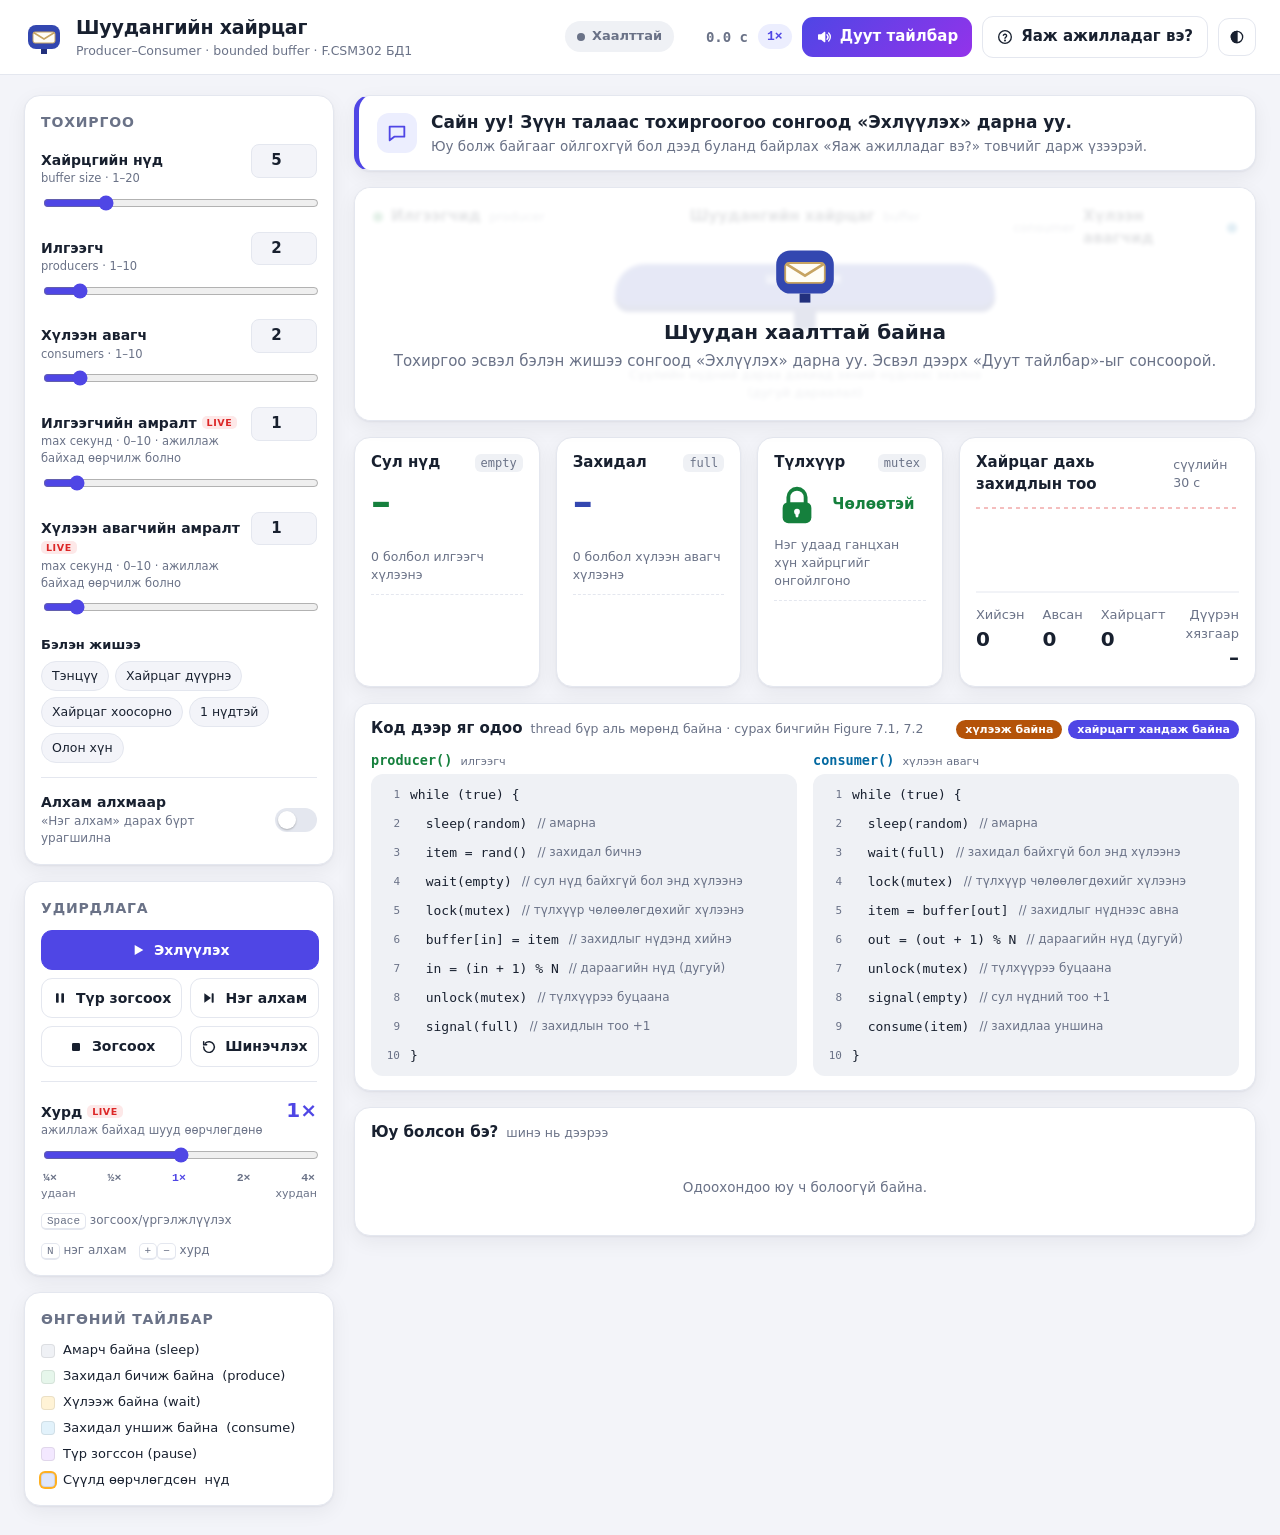
==== commit 9a24397a: "дуут тайлбар нэмсэн" ====
--- a/src/ui/index.html
+++ b/src/ui/index.html
@@ -38,7 +38,7 @@
 /* ---------- header ---------- */
 .top{display:flex;align-items:center;justify-content:space-between;gap:16px;padding:14px 24px;background:var(--card);border-bottom:1px solid var(--line);position:sticky;top:0;z-index:5}
 .brand{display:flex;align-items:center;gap:12px}
-.brand svg{width:40px;height:40px;flex:none}
+.brandic{display:grid}.brandic svg{width:40px;height:40px;flex:none}
 .brand h1{font-size:19px;margin:0;letter-spacing:-.01em}
 .brand p{margin:0;font-size:12.5px;color:var(--muted)}
 .top-right{display:flex;align-items:center;gap:10px}
@@ -150,7 +150,7 @@
 .ptrs.in .ptr span{background:var(--green-soft);color:var(--green)}
 .ptr.on span{visibility:visible}
 .mailbox{background:var(--box);border-radius:30px 30px 14px 14px;padding:30px 18px 12px;position:relative;box-shadow:inset 0 -6px 0 var(--box-dark)}
-.mailbox::before{content:"ШУУДАН";position:absolute;top:8px;left:0;right:0;text-align:center;color:#fff;font-size:11px;font-weight:800;letter-spacing:.3em;opacity:.9}
+.boxlabel{position:absolute;top:8px;left:0;right:0;text-align:center;color:#fff;font-size:11px;font-weight:800;letter-spacing:.3em;opacity:.9}
 .slots{display:grid;gap:6px}
 .slot{height:68px;border-radius:9px;background:var(--slot);border:1px solid var(--slot-line);display:grid;place-items:center;position:relative;transition:box-shadow .2s}
 .slot.last{box-shadow:0 0 0 3px #ffb020}
@@ -210,6 +210,17 @@
 .result.ok{display:block;background:var(--green-soft);color:var(--green)}
 .result.bad{display:block;background:var(--red-soft);color:var(--red)}
 
+/* speed */
+.live{font-size:9.5px;font-weight:800;letter-spacing:.06em;color:var(--red);background:var(--red-soft);padding:1px 5px;border-radius:5px;vertical-align:2px}
+.speedbox{margin-top:14px;padding-top:14px;border-top:1px solid var(--line)}
+.speedval{font-size:20px;color:var(--accent);font-variant-numeric:tabular-nums}
+.ticks{display:flex;justify-content:space-between;font:600 11.5px ui-monospace,monospace;color:var(--muted);padding:0 2px;margin-top:2px}
+.ticks span.on{color:var(--accent)}
+.ticks span{cursor:pointer}
+.speedends{display:flex;justify-content:space-between;font-size:11px;color:var(--muted);margin-top:2px}
+.speedtag{font:700 13px ui-monospace,monospace;color:var(--accent);background:var(--accent-soft);padding:5px 9px;border-radius:999px}
+.speedtag.blink{animation:blink .6s}
+@keyframes blink{0%{box-shadow:0 0 0 0 var(--accent)}100%{box-shadow:0 0 0 10px transparent}}
 /* waiting queues */
 .queue{margin-top:10px;padding-top:10px;border-top:1px dashed var(--line);display:flex;flex-wrap:wrap;gap:5px;align-items:center;font-size:12px;color:var(--muted);min-height:34px}
 .queue .ql{margin-right:2px}
@@ -259,6 +270,32 @@
 td code{font-size:12px}
 .dlg-foot{display:flex;justify-content:flex-end;margin-top:18px}
 
+.top .btn,.chip{white-space:nowrap}
+.top-right{flex:none}
+@media (max-width:1180px){.brand p{display:none}}
+@media (max-width:1000px){#helpBtn .hl{display:none}}
+.btn.tour{background:linear-gradient(135deg,#4f46e5,#9333ea);color:#fff;border:0}
+.btn.tour:hover:not(:disabled){filter:brightness(1.1);background:linear-gradient(135deg,#4f46e5,#9333ea)}
+/* guided voice tour */
+#spot{position:fixed;z-index:35;border-radius:18px;pointer-events:none;box-shadow:0 0 0 9999px rgba(8,10,24,.55),0 0 0 3px #a5b4fc;transition:all .45s cubic-bezier(.4,0,.2,1);display:none}
+#tourbar{position:fixed;left:50%;bottom:22px;transform:translateX(-50%);z-index:40;width:min(860px,calc(100vw - 32px));background:var(--card);color:var(--ink);border-radius:18px;box-shadow:0 18px 50px rgba(0,0,0,.35);padding:16px 18px;display:none}
+#tourbar.show{display:block;animation:fadein .3s}
+.tb-top{display:flex;align-items:center;gap:10px;margin-bottom:8px}
+.tb-top .wave{display:flex;gap:3px;align-items:flex-end;height:18px}
+.tb-top .wave i{width:4px;background:var(--accent);border-radius:2px;height:5px}
+#tourbar.speaking .wave i{animation:wave .9s infinite ease-in-out}
+#tourbar.speaking .wave i:nth-child(2){animation-delay:.15s}
+#tourbar.speaking .wave i:nth-child(3){animation-delay:.3s}
+#tourbar.speaking .wave i:nth-child(4){animation-delay:.45s}
+@keyframes wave{50%{height:18px}}
+.tb-step{font:700 12px ui-monospace,monospace;color:var(--accent);background:var(--accent-soft);padding:3px 8px;border-radius:999px}
+.tb-src{font-size:12px;color:var(--muted);margin-left:auto}
+#tbText{font-size:18px;line-height:1.5;font-weight:500;min-height:54px}
+.tb-prog{height:4px;background:var(--line);border-radius:2px;margin:12px 0 10px;overflow:hidden}
+.tb-prog i{display:block;height:100%;background:var(--accent);width:0;transition:width .3s}
+.tb-ctl{display:flex;gap:8px;justify-content:space-between;align-items:center}
+.tb-ctl .grp{display:flex;gap:8px}
+.tb-ctl .btn{padding:7px 12px;font-size:14px}
 @media (max-width:1180px){
   .layout{grid-template-columns:1fr}
   .metrics{grid-template-columns:repeat(3,1fr)}
@@ -281,18 +318,23 @@
 
 <header class="top">
   <div class="brand">
-    <svg viewBox="0 0 40 40" aria-hidden="true"><rect x="4" y="8" width="32" height="24" rx="8" fill="var(--box)"/><rect x="9" y="15" width="22" height="11" rx="2" fill="var(--paper)" stroke="var(--paper-edge)"/><path d="M9.5 15.5 L20 22 L30.5 15.5" fill="none" stroke="var(--paper-edge)" stroke-width="1.5"/><rect x="17" y="32" width="6" height="5" fill="var(--box-dark)"/></svg>
+    <span id="brandIc" class="brandic"></span>
     <div>
-      <h1>Шуудангийн хайрцаг</h1>
+      <h1 data-t="title">Шуудангийн хайрцаг</h1>
       <p>Producer–Consumer · bounded buffer · F.CSM302 БД1</p>
     </div>
   </div>
   <div class="top-right">
     <span id="chip" class="chip">Хаалттай</span>
     <span id="clock" class="clock">0.0 с</span>
+    <span id="speedTag" class="speedtag" title="Хурд">1×</span>
+    <button id="tourBtn" class="btn tour">
+      <svg viewBox="0 0 24 24" fill="none" stroke="currentColor" stroke-width="2" stroke-linecap="round" stroke-linejoin="round"><path d="M4 9v6h4l5 4V5L8 9z" fill="currentColor"/><path d="M16.5 8.5a5 5 0 0 1 0 7M19 6a8.5 8.5 0 0 1 0 12"/></svg>
+      Дуут тайлбар
+    </button>
     <button id="helpBtn" class="btn">
       <svg viewBox="0 0 24 24" fill="none" stroke="currentColor" stroke-width="2" stroke-linecap="round"><circle cx="12" cy="12" r="9.5"/><path d="M9.5 9.5a2.6 2.6 0 0 1 5 .8c0 1.8-2.5 2.2-2.5 3.7"/><circle cx="12" cy="17.3" r=".6" fill="currentColor"/></svg>
-      Яаж ажилладаг вэ?
+      <span class="hl">Яаж ажилладаг вэ?</span>
     </button>
     <button id="themeBtn" class="btn icon-btn" title="Өнгө солих (цайвар/бараан)" aria-label="Өнгө солих">
       <svg viewBox="0 0 24 24" fill="none" stroke="currentColor" stroke-width="2"><circle cx="12" cy="12" r="8.5"/><path d="M12 3.5a8.5 8.5 0 0 0 0 17z" fill="currentColor"/></svg>
@@ -302,7 +344,7 @@
 
 <main class="layout">
   <aside class="panel">
-    <section class="card">
+    <section class="card" id="setCard">
       <h2>Тохиргоо</h2>
       <div id="fields"></div>
       <div style="font-size:13px;font-weight:600;margin:4px 0 6px">Бэлэн жишээ</div>
@@ -313,7 +355,7 @@
       </label>
     </section>
 
-    <section class="card">
+    <section class="card" id="ctrlCard">
       <h2>Удирдлага</h2>
       <div class="controls">
         <button id="bStart" class="btn primary wide"><svg viewBox="0 0 24 24" fill="currentColor"><path d="M7 4.5v15l13-7.5z"/></svg>Эхлүүлэх</button>
@@ -322,18 +364,24 @@
         <button id="bStop" class="btn danger"><svg viewBox="0 0 24 24" fill="currentColor"><rect x="6" y="6" width="12" height="12" rx="2"/></svg>Зогсоох</button>
         <button id="bReset" class="btn"><svg viewBox="0 0 24 24" fill="none" stroke="currentColor" stroke-width="2.2" stroke-linecap="round"><path d="M4 12a8 8 0 1 0 2.4-5.7"/><path d="M4 4v4.5h4.5"/></svg>Шинэчлэх</button>
       </div>
-      <div class="shortcuts"><span><kbd>Space</kbd> зогсоох/үргэлжлүүлэх</span><span><kbd>N</kbd> нэг алхам</span></div>
+      <div class="speedbox">
+        <div class="field-top"><label for="speed">Хурд <span class="live">LIVE</span><small>ажиллаж байхад шууд өөрчлөгдөнө</small></label><b id="speedVal" class="speedval">1×</b></div>
+        <input id="speed" type="range" min="0" max="4" step="1" value="2" aria-label="Хурд">
+        <div class="ticks"><span>¼×</span><span>½×</span><span class="on">1×</span><span>2×</span><span>4×</span></div>
+        <div class="speedends"><span>удаан</span><span>хурдан</span></div>
+      </div>
+      <div class="shortcuts"><span><kbd>Space</kbd> зогсоох/үргэлжлүүлэх</span><span><kbd>N</kbd> нэг алхам</span><span><kbd>+</kbd><kbd>−</kbd> хурд</span></div>
     </section>
 
     <section class="card">
       <h2>Өнгөний тайлбар</h2>
       <div class="legend">
         <div><span class="sw" style="background:var(--gray-soft)"></span>Амарч байна (sleep)</div>
-        <div><span class="sw" style="background:var(--green-soft)"></span>Захидал бичиж байна (produce)</div>
+        <div><span class="sw" style="background:var(--green-soft)"></span><span data-t="make"></span> (produce)</div>
         <div><span class="sw" style="background:var(--amber-soft)"></span>Хүлээж байна (wait)</div>
-        <div><span class="sw" style="background:var(--blue-soft)"></span>Захидал уншиж байна (consume)</div>
+        <div><span class="sw" style="background:var(--blue-soft)"></span><span data-t="use"></span> (consume)</div>
         <div><span class="sw" style="background:var(--violet-soft)"></span>Түр зогссон (pause)</div>
-        <div><span class="sw" style="background:var(--slot);box-shadow:0 0 0 2px #ffb020"></span>Сүүлд өөрчлөгдсөн нүд</div>
+        <div><span class="sw" style="background:var(--slot);box-shadow:0 0 0 2px #ffb020"></span>Сүүлд өөрчлөгдсөн <span data-t="slot"></span></div>
       </div>
     </section>
   </aside>
@@ -349,46 +397,47 @@
 
     <div class="card scene">
       <div class="col prod">
-        <h3><span class="dot" style="background:var(--green)"></span>Илгээгчид <small>producer</small></h3>
+        <h3><span class="dot" style="background:var(--green)"></span><span data-t="prods"></span> <small>producer</small></h3>
         <div id="prods" class="people"></div>
       </div>
       <div class="boxwrap">
-        <h3>Шуудангийн хайрцаг <small id="boxSub">buffer</small></h3>
+        <h3><span data-t="box"></span> <small id="boxSub">buffer</small></h3>
         <div id="outRow" class="ptrs out"></div>
         <div class="mailbox">
+          <div class="boxlabel" data-t="boxLabel"></div>
           <div id="slots" class="slots"></div>
           <div id="idxRow" class="idx"></div>
         </div>
         <div class="post"></div>
         <div id="inRow" class="ptrs in"></div>
-        <div class="wrapnote">Сүүлийн нүдний дараа дахиад эхний нүднээс эхэлнэ (дугуй дараалал)</div>
+        <div class="wrapnote" data-t="wrapNote"></div>
       </div>
       <div class="col cons">
-        <h3><small>consumer</small> Хүлээн авагчид <span class="dot" style="background:var(--blue)"></span></h3>
+        <h3><small>consumer</small> <span data-t="conss"></span> <span class="dot" style="background:var(--blue)"></span></h3>
         <div id="cons" class="people"></div>
       </div>
       <div id="idle" class="idle">
         <div>
-          <svg viewBox="0 0 40 40" aria-hidden="true"><rect x="4" y="8" width="32" height="24" rx="8" fill="var(--box)"/><rect x="9" y="15" width="22" height="11" rx="2" fill="var(--paper)" stroke="var(--paper-edge)"/><path d="M9.5 15.5 L20 22 L30.5 15.5" fill="none" stroke="var(--paper-edge)" stroke-width="1.5"/><rect x="17" y="32" width="6" height="5" fill="var(--box-dark)"/></svg>
-          <h4>Шуудан хаалттай байна</h4>
-          <p>Тохиргоо эсвэл бэлэн жишээ сонгоод «Эхлүүлэх» дарна уу.</p>
+          <span id="idleIc" class="brandic" style="justify-content:center"></span>
+          <h4 data-t="closed"></h4>
+          <p>Тохиргоо эсвэл бэлэн жишээ сонгоод «Эхлүүлэх» дарна уу. Эсвэл дээрх «Дуут тайлбар»-ыг сонсоорой.</p>
         </div>
       </div>
     </div>
 
     <div class="metrics">
       <div id="mEmpty" class="card metric">
-        <div class="mhead"><span class="mtitle">Сул нүд</span><code>empty</code></div>
+        <div class="mhead"><span class="mtitle">Сул <span data-t="slot"></span></span><code>empty</code></div>
         <div class="mval" id="vEmpty">–</div>
         <div class="dots" id="dEmpty"></div>
-        <div class="mrule">0 болбол илгээгч хүлээнэ</div>
+        <div class="mrule">0 болбол <span data-t="prodL"></span> хүлээнэ</div>
         <div class="queue" id="qEmpty"></div>
       </div>
       <div id="mFull" class="card metric">
-        <div class="mhead"><span class="mtitle">Захидал</span><code>full</code></div>
+        <div class="mhead"><span class="mtitle" data-t="itemC"></span><code>full</code></div>
         <div class="mval" id="vFull">–</div>
         <div class="dots" id="dFull"></div>
-        <div class="mrule">0 болбол хүлээн авагч хүлээнэ</div>
+        <div class="mrule">0 болбол <span data-t="consL"></span> хүлээнэ</div>
         <div class="queue" id="qFull"></div>
       </div>
       <div id="mMutex" class="card metric" style="color:var(--green)">
@@ -397,11 +446,11 @@
           <svg viewBox="0 0 48 48" aria-hidden="true"><path id="shackle" d="M15 22v-6a9 9 0 0 1 18 0v6" fill="none" stroke="currentColor" stroke-width="4" stroke-linecap="round"/><rect x="9" y="21" width="30" height="22" rx="6" fill="currentColor"/><circle cx="24" cy="31" r="3" fill="var(--card)"/><rect x="22.5" y="31" width="3" height="6" rx="1.5" fill="var(--card)"/></svg>
           <div class="lk-txt" id="lockTxt">Чөлөөтэй</div>
         </div>
-        <div class="mrule">Нэг удаад ганцхан хүн хайрцгийг онгойлгоно</div>
+        <div class="mrule" data-t="lockRule"></div>
         <div class="queue" id="qMutex"></div>
       </div>
       <div class="card chart">
-        <div class="mhead"><span class="mtitle">Хайрцаг дахь захидлын тоо</span><small>сүүлийн 30 с</small></div>
+        <div class="mhead"><span class="mtitle" data-t="chartTitle"></span><small>сүүлийн 30 с</small></div>
         <svg id="chart" viewBox="0 0 300 92" preserveAspectRatio="none" aria-label="График">
           <line x1="0" y1="4" x2="300" y2="4" stroke="var(--red)" stroke-dasharray="4 4" stroke-width="1" vector-effect="non-scaling-stroke" opacity=".6"/>
           <line x1="0" y1="88" x2="300" y2="88" stroke="var(--line)" stroke-width="1" vector-effect="non-scaling-stroke"/>
@@ -411,7 +460,7 @@
         <div class="stats">
           <div>Хийсэн<b id="sProd">0</b></div>
           <div>Авсан<b id="sCons">0</b></div>
-          <div>Хайрцагт<b id="sIn">0</b></div>
+          <div><span data-t="inBox"></span><b id="sIn">0</b></div>
           <div style="margin-left:auto;text-align:right">Дүүрэн хязгаар<b id="sMax">–</b></div>
         </div>
       </div>
@@ -420,11 +469,11 @@
     <div class="card codec">
       <div class="codehead">
         <h3>Код дээр яг одоо <small>thread бүр аль мөрөнд байна · сурах бичгийн Figure 7.1, 7.2</small></h3>
-        <div class="codeleg"><span class="tchip waiting">хүлээж байна</span><span class="tchip flash">хайрцагт хандаж байна</span></div>
+        <div class="codeleg"><span class="tchip waiting">хүлээж байна</span><span class="tchip flash" data-t="touching"></span></div>
       </div>
       <div class="code2">
-        <div><div class="code-title" style="color:var(--green)">producer() <small>илгээгч</small></div><ol class="code" id="codeP"></ol></div>
-        <div><div class="code-title" style="color:var(--blue)">consumer() <small>хүлээн авагч</small></div><ol class="code" id="codeC"></ol></div>
+        <div><div class="code-title" style="color:var(--green)">producer() <small data-t="prodL"></small></div><ol class="code" id="codeP"></ol></div>
+        <div><div class="code-title" style="color:var(--blue)">consumer() <small data-t="consL"></small></div><ol class="code" id="codeC"></ol></div>
       </div>
     </div>
 
@@ -438,43 +487,20 @@
 
 <div id="fly" aria-hidden="true"></div>
 <div id="toast" role="status"></div>
+<div id="spot"></div>
+<div id="tourbar" role="dialog" aria-label="Дуут тайлбар">
+  <div class="tb-top"><span class="wave"><i></i><i></i><i></i><i></i></span><span class="tb-step" id="tbStep">1/16</span><span class="tb-src" id="tbSrc"></span></div>
+  <div id="tbText"></div>
+  <div class="tb-prog"><i id="tbProg"></i></div>
+  <div class="tb-ctl">
+    <div class="grp"><button class="btn" id="tbPrev">◀ Өмнөх</button><button class="btn" id="tbPlay">⏸ Түр зогсоох</button><button class="btn primary" id="tbNext">Дараах ▶</button></div>
+    <button class="btn danger" id="tbClose">✕ Дуусгах</button>
+  </div>
+</div>
 
 <dialog id="help">
   <div class="dlg">
-    <h2>Шуудангийн хайрцгийн үлгэр</h2>
-    <p class="lead">Гудамжинд цөөхөн нүдтэй, жижигхэн шуудангийн хайрцаг байдаг. Илгээгчид захидал бичээд хайрцагт хийдэг, хүлээн авагчид ирж захидлаа аваад уншдаг. Хүн бүр өөрийн хурдаар ажилладаг тул хоорондоо мөргөлдөхгүйн тулд гурван дүрэм сахидаг.</p>
-    <div class="story">
-      <div class="card">
-        <svg viewBox="0 0 200 84"><rect x="60" y="10" width="110" height="56" rx="12" fill="var(--box)"/><g fill="var(--paper)" stroke="var(--paper-edge)"><rect x="70" y="22" width="20" height="34" rx="3"/><rect x="95" y="22" width="20" height="34" rx="3"/><rect x="120" y="22" width="20" height="34" rx="3"/><rect x="145" y="22" width="20" height="34" rx="3"/></g><circle cx="26" cy="40" r="14" fill="var(--skin)"/><rect x="12" y="22" width="28" height="9" rx="3" fill="var(--box)"/><text x="26" y="78" text-anchor="middle" font-size="12" font-weight="700" fill="var(--amber)">хүлээнэ</text></svg>
-        <h4>1. Дүүрсэн бол хүлээ</h4>
-        <p>Бүх нүд захидалтай бол илгээгч захидлаа барьсаар хүлээнэ. Газар хаяж болохгүй! Энэ нь <code>empty = 0</code> үед болдог.</p>
-      </div>
-      <div class="card">
-        <svg viewBox="0 0 200 84"><rect x="30" y="10" width="110" height="56" rx="12" fill="var(--box)"/><g fill="var(--slot)" stroke="var(--slot-line)"><rect x="40" y="22" width="20" height="34" rx="3"/><rect x="65" y="22" width="20" height="34" rx="3"/><rect x="90" y="22" width="20" height="34" rx="3"/><rect x="115" y="22" width="20" height="34" rx="3"/></g><circle cx="172" cy="40" r="14" fill="var(--skin)"/><path d="M158 36a14 14 0 0 1 28 0z" fill="#0ea5e9"/><text x="172" y="78" text-anchor="middle" font-size="12" font-weight="700" fill="var(--amber)">хүлээнэ</text></svg>
-        <h4>2. Хоосон бол хүлээ</h4>
-        <p>Нэг ч захидал байхгүй бол хүлээн авагч захидал ирэхийг хүлээнэ. Байхгүй захидал авч болохгүй! Энэ нь <code>full = 0</code> үед болдог.</p>
-      </div>
-      <div class="card">
-        <svg viewBox="0 0 200 84"><g transform="translate(76 8)"><path d="M10 26v-8a14 14 0 0 1 28 0v8" fill="none" stroke="var(--red)" stroke-width="6" stroke-linecap="round"/><rect x="2" y="24" width="44" height="34" rx="8" fill="var(--red)"/><circle cx="24" cy="39" r="4" fill="var(--card)"/></g><circle cx="38" cy="44" r="13" fill="var(--skin)"/><circle cx="162" cy="44" r="13" fill="var(--skin)"/><text x="100" y="82" text-anchor="middle" font-size="12" font-weight="700" fill="var(--red)">ганцхан түлхүүр</text></svg>
-        <h4>3. Ганцхан түлхүүр</h4>
-        <p>Хайрцгийн түлхүүр ганцхан. Түлхүүртэй хүн л хайрцгийг онгойлгоно. Хоёр хүн зэрэг гараа хийвэл захидал холилдоно. Үүнийг <code>mutex</code> хамгаалдаг.</p>
-      </div>
-    </div>
-    <p style="margin:0 0 16px;font-size:14px">Хамгийн түрүүнд хийсэн захидлыг хамгийн түрүүнд авна (<b>FIFO</b>). Сүүлийн нүдэнд хүрвэл дахиад эхний нүднээс эхэлнэ (<b>дугуй дараалал</b>, <code>(i + 1) % size</code>). Эдгээр дүрмийг сахивал захидал хэзээ ч алга болохгүй, хоёр удаа уншигдахгүй.</p>
-    <table>
-      <thead><tr><th>Үлгэрт</th><th>Үйлдлийн системд</th><th>Манай кодонд</th></tr></thead>
-      <tbody>
-        <tr><td>Илгээгч</td><td>Producer thread</td><td><code>Worker(kind="producer")</code></td></tr>
-        <tr><td>Хүлээн авагч</td><td>Consumer thread</td><td><code>Worker(kind="consumer")</code></td></tr>
-        <tr><td>Шуудангийн хайрцаг</td><td>Bounded buffer</td><td><code>BoundedBuffer.slots[]</code></td></tr>
-        <tr><td>Дугаартай захидал</td><td>Item</td><td><code>random.randint(1, 99)</code></td></tr>
-        <tr><td>Сул нүдний тоо</td><td>empty semaphore</td><td><code>Semaphore(size)</code></td></tr>
-        <tr><td>Хайрцаг дахь захидлын тоо</td><td>full semaphore</td><td><code>Semaphore(0)</code></td></tr>
-        <tr><td>Хайрцгийн түлхүүр</td><td>mutex lock</td><td><code>threading.Lock()</code></td></tr>
-        <tr><td>Захидал хийх / авах</td><td>insert_item / remove_item</td><td>0 эсвэл -1 буцаана</td></tr>
-        <tr><td>Хүлээх</td><td>Semaphore дээр блоклогдох</td><td><code>sem.acquire()</code></td></tr>
-      </tbody>
-    </table>
+    <div id="helpBody"></div>
     <div class="dlg-foot"><button class="btn primary" id="helpClose">Ойлголоо</button></div>
   </div>
 </dialog>
@@ -482,61 +508,89 @@
 <script>
 "use strict";
 const $ = s => document.querySelector(s);
+/* ---------- examples (themes): every word that depends on the story lives here ---------- */
+const THEMES = {
+  mail: {
+    name: "Шуудан", title: "Шуудангийн хайрцаг", boxLabel: "ШУУДАН",
+    prod: "Илгээгч", prods: "Илгээгчид", prodL: "илгээгч", prodGen: "Илгээгчийн",
+    cons: "Хүлээн авагч", conss: "Хүлээн авагчид", consL: "хүлээн авагч", consGen: "Хүлээн авагчийн",
+    box: "Шуудангийн хайрцаг", boxC: "Хайрцаг", boxL: "хайрцаг", boxGen: "Хайрцгийн", boxDat: "хайрцагт", boxIn: "хайрцаг дахь",
+    slot: "нүд", slotDat: "нүдэнд", slotAbl: "нүднээс", slotGen: "нүдний", slotWith: "нүдтэй",
+    item: "захидал", itemOwn: "захидлаа", itemC: "Захидал", itemAcc: "захидлыг", itemGen: "захидлын",
+    make: "Захидал бичиж байна", use: "Захидал уншиж байна", codeMake: "захидал бичнэ", codeUse: "захидлаа уншина",
+    put: "хийлээ", putLog: "хийв", putInf: "хийх", codePut: "хийнэ", putPast: "хийсэн",
+    lockRule: "Нэг удаад ганцхан хүн хайрцгийг онгойлгоно", lockBusy: "Нэг хүн хайрцгийг онгойлгосон байна",
+    closed: "Шуудан хаалттай байна", closedNow: "Шуудан хаагдлаа.", started: "Шуудан ажиллаж эхэллээ!",
+    opened: "Шуудан нээгдлээ! Илгээгчид захидал хийж, хүлээн авагчид авч эхэллээ.",
+    lead: "Гудамжинд цөөхөн нүдтэй, жижигхэн шуудангийн хайрцаг байдаг. Илгээгчид захидал бичээд хайрцагт хийдэг, хүлээн авагчид ирж захидлаа аваад уншдаг. Хүн бүр өөрийн хурдаар ажилладаг тул хоорондоо мөргөлдөхгүйн тулд гурван дүрэм сахидаг.",
+    floor: "Газар хаяж болохгүй!",
+  },
+};
+let EX = "mail", T = THEMES.mail;
 const FIELDS = [
-  {key:"size",   label:"Хайрцгийн нүд",    tech:"buffer size",     min:1, max:20, step:1,   def:5},
-  {key:"prod",   label:"Илгээгч",     tech:"producers",       min:1, max:10, step:1,   def:2},
-  {key:"cons",   label:"Хүлээн авагч",           tech:"consumers",       min:1, max:10, step:1,   def:2},
-  {key:"psleep", label:"Илгээгчийн амралт",  tech:"max секунд",      min:0, max:10, step:0.1, def:1.0},
-  {key:"csleep", label:"Хүлээн авагчийн амралт",  tech:"max секунд",      min:0, max:10, step:0.1, def:1.0},
+  {key:"size",   label:() => `${T.boxGen} ${T.slot}`, tech:"buffer size", min:1, max:20, step:1,   def:5},
+  {key:"prod",   label:() => T.prod,                  tech:"producers",   min:1, max:10, step:1,   def:2},
+  {key:"cons",   label:() => T.cons,                  tech:"consumers",   min:1, max:10, step:1,   def:2},
+  {key:"psleep", live:true, label:() => `${T.prodGen} амралт`, tech:"max секунд", min:0, max:10, step:0.1, def:1.0},
+  {key:"csleep", live:true, label:() => `${T.consGen} амралт`, tech:"max секунд", min:0, max:10, step:0.1, def:1.0},
 ];
 const PRESETS = [
-  {name:"Тэнцүү",                 v:{size:5,  prod:2, cons:2, psleep:1.0, csleep:1.0}},
-  {name:"Хайрцаг дүүрнэ",         v:{size:5,  prod:4, cons:1, psleep:0.3, csleep:2.0}},
-  {name:"Хайрцаг хоосорно",       v:{size:5,  prod:1, cons:4, psleep:2.0, csleep:0.3}},
-  {name:"1 нүдтэй",               v:{size:1,  prod:3, cons:3, psleep:0.5, csleep:0.5}},
-  {name:"Олон хүн",               v:{size:12, prod:6, cons:6, psleep:0.8, csleep:0.8}},
+  {name:() => "Тэнцүү",                v:{size:5,  prod:2, cons:2, psleep:1.0, csleep:1.0}},
+  {name:() => `${T.boxC} дүүрнэ`,      v:{size:5,  prod:4, cons:1, psleep:0.3, csleep:2.0}},
+  {name:() => `${T.boxC} хоосорно`,    v:{size:5,  prod:1, cons:4, psleep:2.0, csleep:0.3}},
+  {name:() => `1 ${T.slotWith}`,       v:{size:1,  prod:3, cons:3, psleep:0.5, csleep:0.5}},
+  {name:() => "Олон хүн",              v:{size:12, prod:6, cons:6, psleep:0.8, csleep:0.8}},
 ];
 const ST = {
-  idle:      ["Бэлэн",                   "Бэлэн"],
-  sleeping:  ["Амарч байна",             "Амарч байна"],
-  producing: ["Захидал бичиж байна",    ""],
-  waiting:   ["Хүлээж байна",            "Хүлээж байна"],
-  consuming: ["",                        "Захидал уншиж байна"],
-  paused:    ["Түр зогссон",             "Түр зогссон"],
-  stopped:   ["Зогссон",                 "Зогссон"],
+  idle:      () => ["Бэлэн", "Бэлэн"],
+  sleeping:  () => ["Амарч байна", "Амарч байна"],
+  producing: () => [T.make, ""],
+  waiting:   () => ["Хүлээж байна", "Хүлээж байна"],
+  consuming: () => ["", T.use],
+  paused:    () => ["Түр зогссон", "Түр зогссон"],
+  stopped:   () => ["Зогссон", "Зогссон"],
 };
 const FLY_MS = 560, HIST_S = 30;
-const CODE = {
+const CODE = () => ({
   P: [["while (true) {", ""],
       ["  sleep(random)", "амарна", "sleep"],
-      ["  item = rand()", "захидал бичнэ", "make"],
-      ["  wait(empty)", "сул нүд байхгүй бол энд хүлээнэ", "wsem"],
+      ["  item = rand()", T.codeMake, "make"],
+      ["  wait(empty)", `сул ${T.slot} байхгүй бол энд хүлээнэ`, "wsem"],
       ["  lock(mutex)", "түлхүүр чөлөөлөгдөхийг хүлээнэ", "lock"],
-      ["  buffer[in] = item", "захидлыг нүдэнд хийнэ", "c1"],
-      ["  in = (in + 1) % N", "дараагийн нүд (дугуй)", "c2"],
+      ["  buffer[in] = item", `${T.itemAcc} ${T.slotDat} ${T.codePut}`, "c1"],
+      ["  in = (in + 1) % N", `дараагийн ${T.slot} (дугуй)`, "c2"],
       ["  unlock(mutex)", "түлхүүрээ буцаана", "c3"],
-      ["  signal(full)", "захидлын тоо +1", "c4"],
+      ["  signal(full)", `${T.itemGen} тоо +1`, "c4"],
       ["}", ""]],
   C: [["while (true) {", ""],
       ["  sleep(random)", "амарна", "sleep"],
-      ["  wait(full)", "захидал байхгүй бол энд хүлээнэ", "wsem"],
+      ["  wait(full)", `${T.item} байхгүй бол энд хүлээнэ`, "wsem"],
       ["  lock(mutex)", "түлхүүр чөлөөлөгдөхийг хүлээнэ", "lock"],
-      ["  item = buffer[out]", "захидлыг нүднээс авна", "c1"],
-      ["  out = (out + 1) % N", "дараагийн нүд (дугуй)", "c2"],
+      ["  item = buffer[out]", `${T.itemAcc} ${T.slotAbl} авна`, "c1"],
+      ["  out = (out + 1) % N", `дараагийн ${T.slot} (дугуй)`, "c2"],
       ["  unlock(mutex)", "түлхүүрээ буцаана", "c3"],
-      ["  signal(empty)", "сул нүдний тоо +1", "c4"],
-      ["  consume(item)", "захидлаа уншина", "use"],
+      ["  signal(empty)", `сул ${T.slotGen} тоо +1`, "c4"],
+      ["  consume(item)", T.codeUse, "use"],
       ["}", ""]],
-};
+});
 let flashes = [];   // {side, who, until}
 
 /* ---------- small svg builders ---------- */
+function itemSVG(n, cls){ return envSVG(n, cls); }
 function envSVG(n, cls){
   const t = n === undefined || n === null ? "" :
     `<text x="30" y="36.5" text-anchor="middle" font-size="13" font-weight="800" fill="#22307c" font-family="system-ui,sans-serif">${n}</text>`;
   return `<svg class="${cls||"env"}" viewBox="0 0 60 42"><rect x="1.5" y="1.5" width="57" height="39" rx="4" fill="var(--paper)" stroke="var(--paper-edge)" stroke-width="2"/><path d="M2.5 3 L30 22 L57.5 3" fill="none" stroke="var(--paper-edge)" stroke-width="2" stroke-linejoin="round"/><rect x="45" y="6" width="9" height="10" rx="1.5" fill="var(--stamp)"/>${t}</svg>`;
 }
 function faceSVG(kind){
+  return mailFace(kind);
+}
+function eyesSVG(){
+  return `<g class="eyes-o" fill="#3b2a20"><circle cx="16.3" cy="23" r="1.5"/><circle cx="23.7" cy="23" r="1.5"/></g>
+    <g class="eyes-c" stroke="#3b2a20" stroke-width="1.4" stroke-linecap="round"><path d="M14.5 23.3h3.4M22 23.3h3.4"/></g>
+    <path d="M16.5 27.6q3.5 2.6 7 0" stroke="#3b2a20" stroke-width="1.4" fill="none" stroke-linecap="round"/>`;
+}
+function mailFace(kind){
   const eyes = `<g class="eyes-o" fill="#3b2a20"><circle cx="16.3" cy="23" r="1.5"/><circle cx="23.7" cy="23" r="1.5"/></g>
     <g class="eyes-c" stroke="#3b2a20" stroke-width="1.4" stroke-linecap="round"><path d="M14.5 23.3h3.4M22 23.3h3.4"/></g>
     <path d="M16.5 27.6q3.5 2.6 7 0" stroke="#3b2a20" stroke-width="1.4" fill="none" stroke-linecap="round"/>`;
@@ -550,7 +604,7 @@
 /* ---------- live code panel ---------- */
 function buildCode(){
   for (const side of ["P", "C"]){
-    $("#code" + side).innerHTML = CODE[side].map((l, i) =>
+    $("#code" + side).innerHTML = CODE()[side].map((l, i) =>
       `<li data-k="${l[2] || ""}"><span class="ln">${i + 1}</span><span class="src">${l[0]}</span>` +
       `<span class="cm">${l[1] ? "// " + l[1] : ""}</span><span class="who"></span></li>`).join("");
   }
@@ -579,7 +633,7 @@
       const k = li.dataset.k;
       const list = (at[k] || []).map(([n, st]) => `<span class="tchip ${st}">${n}</span>`);
       const hot = k && k[0] === "c" && fl.length;
-      if (hot && k === "c1") fl.forEach(f => list.push(`<span class="tchip flash">${f.who}</span>`));
+      if (hot && k === "c1") [...new Set(fl.map(f => f.who))].forEach(w => list.push(`<span class="tchip flash">${w}</span>`));
       const html = list.join("");
       const w = li.querySelector(".who");
       if (w.innerHTML !== html) w.innerHTML = html;
@@ -611,25 +665,26 @@
   for (const f of FIELDS){
     const d = document.createElement("div");
     d.className = "field";
-    d.innerHTML = `<div class="field-top"><label for="n_${f.key}">${f.label}<small>${f.tech} · ${f.min}–${f.max}</small></label>
+    d.innerHTML = `<div class="field-top"><label for="n_${f.key}"><span class="flabel">${f.label()}</span>${f.live ? ' <span class="live">LIVE</span>' : ""}<small>${f.tech} · ${f.min}–${f.max}${f.live ? " · ажиллаж байхад өөрчилж болно" : ""}</small></label>
       <input id="n_${f.key}" class="num" type="number" min="${f.min}" max="${f.max}" step="${f.step}" value="${f.def}"></div>
-      <input id="r_${f.key}" type="range" min="${f.min}" max="${f.max}" step="${f.step}" value="${f.def}" aria-label="${f.label}">`;
+      <input id="r_${f.key}" type="range" min="${f.min}" max="${f.max}" step="${f.step}" value="${f.def}" aria-label="${f.label()}">`;
     box.appendChild(d);
     const num = d.querySelector(".num"), rng = d.querySelector("input[type=range]");
-    rng.addEventListener("input", () => { num.value = rng.value; num.classList.remove("bad"); clearPreset(); });
+    rng.addEventListener("input", () => { num.value = rng.value; num.classList.remove("bad"); clearPreset(); if (f.live) liveTune(); });
     num.addEventListener("input", () => {
       const x = Number(num.value);
       const ok = num.value.trim() !== "" && !isNaN(x) && x >= f.min && x <= f.max && (f.step !== 1 || Number.isInteger(x));
       num.classList.toggle("bad", !ok);
       if (ok) rng.value = x;
       clearPreset();
+      if (ok && f.live) liveTune();
     });
     inputs[f.key] = {num, rng, f};
   }
   const pbox = $("#presets");
   PRESETS.forEach((p, i) => {
     const b = document.createElement("button");
-    b.className = "preset"; b.textContent = p.name; b.dataset.i = i;
+    b.className = "preset"; b.textContent = p.name(); b.dataset.i = i;
     b.onclick = () => { setValues(p.v); clearPreset(); b.classList.add("on"); };
     pbox.appendChild(b);
   });
@@ -642,13 +697,40 @@
   const o = {};
   for (const k in inputs) o[k] = inputs[k].num.value;
   o.paused = $("#stepMode").checked;
+  o.speed = speed;
   return o;
 }
 function setInputsEnabled(on){
-  for (const k in inputs){ inputs[k].num.disabled = !on; inputs[k].rng.disabled = !on; }
+  for (const k in inputs){ const lock = !on && !inputs[k].f.live; inputs[k].num.disabled = lock; inputs[k].rng.disabled = lock; }
   document.querySelectorAll(".preset").forEach(b => b.disabled = !on);
   $("#stepMode").disabled = !on;
 }
+
+/* ---------- live speed ---------- */
+const SPEEDS = [0.25, 0.5, 1, 2, 4];
+let speed = 1, tuneTimer = null;
+const flyMs = () => Math.max(180, Math.min(1100, FLY_MS / speed));
+function isLive(){ return sim && !sim.stopped; }
+function liveTune(){
+  if (!isLive()) return;
+  clearTimeout(tuneTimer);
+  tuneTimer = setTimeout(async () => {
+    const body = {psleep: inputs.psleep.num.value, csleep: inputs.csleep.num.value};
+    if (await api("/api/tune", body)) flashLive();
+  }, 150);
+}
+function setSpeed(i, announce){
+  i = Math.max(0, Math.min(SPEEDS.length - 1, i));
+  speed = SPEEDS[i];
+  $("#speed").value = i;
+  $("#speedVal").textContent = fmtSpeed(speed);
+  $("#speedTag").textContent = fmtSpeed(speed);
+  document.querySelectorAll(".ticks span").forEach((t, j) => t.classList.toggle("on", j === i));
+  if (isLive()) api("/api/tune", {speed}).then(ok => { if (ok && announce) toast("Хурд: " + fmtSpeed(speed)); });
+  else if (announce) toast("Хурд: " + fmtSpeed(speed) + " (эхлүүлэхэд хэрэглэгдэнэ)");
+}
+function fmtSpeed(x){ return (x === 0.25 ? "¼" : x === 0.5 ? "½" : String(x)) + "×"; }
+function flashLive(){ const t = $("#speedTag"); t.classList.remove("blink"); void t.offsetWidth; t.classList.add("blink"); }
 
 /* ---------- api ---------- */
 async function api(path, body){
@@ -679,7 +761,7 @@
   const names = Object.keys(s.states);
   const P = names.filter(n => n[0] === "P"), C = names.filter(n => n[0] === "C");
   const person = (n, kind) => `<div class="person" data-n="${n}" data-st="idle"><div class="avatar">${faceSVG(kind)}</div>
-      <div class="pinfo"><div class="pname">${n}</div><div class="pstate">Бэлэн</div></div><div class="hold">${envSVG(null,"")}</div></div>`;
+      <div class="pinfo"><div class="pname">${n}</div><div class="pstate">Бэлэн</div></div><div class="hold">${itemSVG(null,"")}</div></div>`;
   $("#prods").innerHTML = P.map(n => person(n, "P")).join("");
   $("#cons").innerHTML = C.map(n => person(n, "C")).join("");
   const n = s.slots.length, cols = `repeat(${n}, minmax(0,1fr))`;
@@ -688,7 +770,7 @@
   $("#idxRow").innerHTML = s.slots.map((_, i) => `<div>${i}</div>`).join("");
   $("#outRow").innerHTML = s.slots.map(() => `<div class="ptr"><span>авах ▼ out</span></div>`).join("");
   $("#inRow").innerHTML = s.slots.map(() => `<div class="ptr"><span>▲ in хийх</span></div>`).join("");
-  $("#boxSub").textContent = `buffer · ${n} нүд`;
+  $("#boxSub").textContent = `buffer · ${n} ${T.slot}`;
   $("#sMax").textContent = n;
   const dots = k => Array.from({length:n}, () => "<i></i>").join("");
   $("#dEmpty").innerHTML = dots(); $("#dFull").innerHTML = dots();
@@ -702,7 +784,7 @@
     if (!prod && s.full === 0) return "Хоосон! Хүлээж байна";
     return "Түлхүүр хүлээж байна";
   }
-  const t = ST[st] || ST.idle;
+  const t = (ST[st] || ST.idle)();
   return prod ? t[0] : t[1];
 }
 
@@ -737,7 +819,7 @@
     const v = s.slots[i];
     const show = v !== null && !(pendingIn[i] && pendingIn[i] > now);
     const want = show ? String(v) : "";
-    if (el.dataset.v !== want){ el.dataset.v = want; el.innerHTML = show ? envSVG(v) : ""; }
+    if (el.dataset.v !== want){ el.dataset.v = want; el.innerHTML = show ? itemSVG(v) : ""; }
     el.classList.toggle("last", i === s.last);
   });
   document.querySelectorAll("#outRow .ptr").forEach((el, i) => el.classList.toggle("on", i === s.out_idx));
@@ -751,7 +833,7 @@
   $("#mMutex").style.color = s.mutex_locked ? "var(--red)" : "var(--green)";
   $("#shackle").setAttribute("d", s.mutex_locked ? "M15 22v-6a9 9 0 0 1 18 0v6" : "M15 22v-6a9 9 0 0 1 18 0v-3");
   $("#shackle").setAttribute("transform", s.mutex_locked ? "" : "translate(0 -4)");
-  $("#lockTxt").textContent = s.mutex_locked ? "Нэг хүн онгойлгосон байна" : "Чөлөөтэй";
+  $("#lockTxt").textContent = s.mutex_locked ? T.lockBusy : "Чөлөөтэй";
 
   // stats + chart
   $("#sProd").textContent = s.produced; $("#sCons").textContent = s.consumed;
@@ -771,11 +853,11 @@
   const cw = st.filter(([k, v]) => k[0] === "C" && v === "waiting").length;
   const hint = $("#hint");
   let h = "", warn = false;
-  if (s.stopped) h = "Шуудан хаагдлаа. Дахин эхлүүлэх бол «Эхлүүлэх» эсвэл «Шинэчлэх» дарна уу.";
+  if (s.stopped) h = `${T.closedNow} Дахин эхлүүлэх бол «Эхлүүлэх» эсвэл «Шинэчлэх» дарна уу.`;
   else if (s.paused) h = "Түр зогссон байна. «Нэг алхам» дарвал нэг хүн нэг алхам хийнэ, «Үргэлжлүүлэх» дарвал цааш явна.";
-  else if (s.empty === 0 && pw){ h = `Хайрцаг дүүрэн! ${pw} илгээгч сул нүд гарахыг хүлээж байна (empty = 0).`; warn = true; }
-  else if (s.full === 0 && cw){ h = `Хайрцаг хоосон! ${cw} хүлээн авагч захидал ирэхийг хүлээж байна (full = 0).`; warn = true; }
-  else h = `Хайрцагт ${s.full} захидал, ${s.empty} сул нүд байна. Бүх зүйл хэвийн урсаж байна.`;
+  else if (s.empty === 0 && pw){ h = `${T.boxC} дүүрэн! ${pw} ${T.prodL} сул ${T.slot} гарахыг хүлээж байна (empty = 0).`; warn = true; }
+  else if (s.full === 0 && cw){ h = `${T.boxC} хоосон! ${cw} ${T.consL} ${T.item} ирэхийг хүлээж байна (full = 0).`; warn = true; }
+  else h = `${T.boxDat[0].toUpperCase() + T.boxDat.slice(1)} ${s.full} ${T.item}, ${s.empty} сул ${T.slot} байна. Бүх зүйл хэвийн урсаж байна.`;
   hint.textContent = h; hint.classList.toggle("warn", warn);
 
   // result
@@ -783,10 +865,10 @@
     const left = s.slots.filter(x => x !== null).length, ok = s.produced - s.consumed === left;
     const r = $("#result");
     r.className = "result " + (ok ? "ok" : "bad");
-    r.textContent = ok ? `Шалгалт: ${s.produced} хийсэн − ${s.consumed} авсан = ${left} хайрцагт үлдсэн. Нэг ч захидал алга болоогүй!`
+    r.textContent = ok ? `Шалгалт: ${s.produced} хийсэн − ${s.consumed} авсан = ${left} ${T.boxDat} үлдсэн. Нэг ч ${T.item} алга болоогүй!`
                        : `Шалгалт: ${s.produced} − ${s.consumed} ≠ ${left}. Тоо таарахгүй байна!`;
     if (performance.now() - lastEventAt > 300 && !$("#narr").dataset.done){
-      $("#narr").textContent = "Шуудан хаагдлаа. Бүх thread зогслоо.";
+      $("#narr").textContent = `${T.closedNow} Бүх thread зогслоо.`;
       $("#narr").dataset.done = "1";
     }
   }
@@ -829,14 +911,14 @@
   const ins = e.kind === "insert";
   flashes.push({side: ins ? "P" : "C", who: e.who, until: performance.now() + 700});
   $("#narr").innerHTML = ins
-    ? `Илгээгч <b>${e.who}</b> <b>${e.item}</b> дугаартай захидлыг <b>${e.slot}-р</b> нүдэнд хийлээ.`
-    : `Хүлээн авагч <b>${e.who}</b> <b>${e.slot}-р</b> нүднээс <b>${e.item}</b> дугаартай захидлыг авлаа.`;
+    ? `${T.prod} <b>${e.who}</b> <b>${e.item}</b> дугаартай ${T.itemAcc} <b>${e.slot}-р</b> ${T.slotDat} ${T.put}.`
+    : `${T.cons} <b>${e.who}</b> <b>${e.slot}-р</b> ${T.slotAbl} <b>${e.item}</b> дугаартай ${T.itemAcc} авлаа.`;
   delete $("#narr").dataset.done;
   const log = $("#log");
   if (!logCount) log.innerHTML = "";
   const li = document.createElement("li");
   li.innerHTML = `<span class="t">${e.t.toFixed(2)} с</span><span class="tag ${ins ? "in" : "out"}">${ins ? "insert" : "remove"}</span>
-    <span>${ins ? `<b>${e.who}</b> ${e.item} дугаартай захидлыг <b>${e.slot}-р</b> нүдэнд хийв` : `<b>${e.who}</b> <b>${e.slot}-р</b> нүднээс ${e.item} дугаартай захидлыг авав`}</span>`;
+    <span>${ins ? `<b>${e.who}</b> ${e.item} дугаартай ${T.itemAcc} <b>${e.slot}-р</b> ${T.slotDat} ${T.putLog}` : `<b>${e.who}</b> <b>${e.slot}-р</b> ${T.slotAbl} ${e.item} дугаартай ${T.itemAcc} авав`}</span>`;
   log.prepend(li); logCount++;
   while (log.children.length > 200) log.lastChild.remove();
   fly(e);
@@ -850,9 +932,9 @@
   if (!person || !slot) return;
   const ins = e.kind === "insert";
   const [ax, ay] = centerOf(ins ? person : slot), [bx, by] = centerOf(ins ? slot : person);
-  if (ins) pendingIn[e.slot] = performance.now() + FLY_MS;
+  if (ins) pendingIn[e.slot] = performance.now() + flyMs();
   const holder = document.createElement("div");
-  holder.innerHTML = envSVG(e.item, "");
+  holder.innerHTML = itemSVG(e.item, "");
   const el = holder.firstChild;
   $("#fly").appendChild(el);
   const w = 44, h = 31, mx = (ax + bx) / 2, my = Math.min(ay, by) - 46;
@@ -861,9 +943,200 @@
     {transform: at(ax, ay, .7), opacity: .4},
     {transform: at(mx, my, 1.1), opacity: 1, offset: .5},
     {transform: at(bx, by, .9), opacity: 1}
-  ], {duration: FLY_MS, easing: "cubic-bezier(.4,.0,.2,1)"});
+  ], {duration: flyMs(), easing: "cubic-bezier(.4,.0,.2,1)"});
   anim.onfinish = () => { el.remove(); if (sim) render({sim}); };
 }
+
+/* ---------- switching the example ---------- */
+const HELP_SVG = [
+  `<svg viewBox="0 0 200 84"><rect x="60" y="10" width="110" height="56" rx="12" fill="var(--box)"/><g fill="var(--paper)" stroke="var(--paper-edge)"><rect x="70" y="22" width="20" height="34" rx="3"/><rect x="95" y="22" width="20" height="34" rx="3"/><rect x="120" y="22" width="20" height="34" rx="3"/><rect x="145" y="22" width="20" height="34" rx="3"/></g><circle cx="26" cy="40" r="14" fill="var(--skin)"/><text x="26" y="78" text-anchor="middle" font-size="12" font-weight="700" fill="var(--amber)">хүлээнэ</text></svg>`,
+  `<svg viewBox="0 0 200 84"><rect x="30" y="10" width="110" height="56" rx="12" fill="var(--box)"/><g fill="var(--slot)" stroke="var(--slot-line)"><rect x="40" y="22" width="20" height="34" rx="3"/><rect x="65" y="22" width="20" height="34" rx="3"/><rect x="90" y="22" width="20" height="34" rx="3"/><rect x="115" y="22" width="20" height="34" rx="3"/></g><circle cx="172" cy="40" r="14" fill="var(--skin)"/><text x="172" y="78" text-anchor="middle" font-size="12" font-weight="700" fill="var(--amber)">хүлээнэ</text></svg>`,
+  `<svg viewBox="0 0 200 84"><g transform="translate(76 8)"><path d="M10 26v-8a14 14 0 0 1 28 0v8" fill="none" stroke="var(--red)" stroke-width="6" stroke-linecap="round"/><rect x="2" y="24" width="44" height="34" rx="8" fill="var(--red)"/><circle cx="24" cy="39" r="4" fill="var(--card)"/></g><circle cx="38" cy="44" r="13" fill="var(--skin)"/><circle cx="162" cy="44" r="13" fill="var(--skin)"/><text x="100" y="82" text-anchor="middle" font-size="12" font-weight="700" fill="var(--red)">ганцхан түлхүүр</text></svg>`,
+];
+function helpHTML(){
+  return `<h2>${T.title}: энгийн тайлбар</h2>
+    <p class="lead">${T.lead}</p>
+    <div class="story">
+      <div class="card">${HELP_SVG[0]}<h4>1. Дүүрсэн бол хүлээ</h4>
+        <p>Бүх ${T.slot} дүүрэн бол ${T.prodL} ${T.itemOwn} барьсаар хүлээнэ. ${T.floor} Энэ нь <code>empty = 0</code> үед болдог.</p></div>
+      <div class="card">${HELP_SVG[1]}<h4>2. Хоосон бол хүлээ</h4>
+        <p>Нэг ч ${T.item} байхгүй бол ${T.consL} ${T.item} ирэхийг хүлээнэ. Байхгүй ${T.itemAcc} авч болохгүй! Энэ нь <code>full = 0</code> үед болдог.</p></div>
+      <div class="card">${HELP_SVG[2]}<h4>3. Ганцхан түлхүүр</h4>
+        <p>${T.lockRule}. Хоёр хүн зэрэг гар хүрвэл ${T.item} холилдоно. Үүнийг <code>mutex</code> хамгаалдаг.</p></div>
+    </div>
+    <p style="margin:0 0 16px;font-size:14px">Хамгийн түрүүнд ${T.putPast} ${T.itemAcc} хамгийн түрүүнд авна (<b>FIFO</b>). Сүүлийн ${T.slotDat} хүрвэл дахиад эхний ${T.slotAbl} эхэлнэ (<b>дугуй дараалал</b>, <code>(i + 1) % size</code>). Эдгээр дүрмийг сахивал ${T.item} хэзээ ч алга болохгүй, давхардахгүй.</p>
+    <table>
+      <thead><tr><th>Жишээнд</th><th>Үйлдлийн системд</th><th>Манай кодонд</th></tr></thead>
+      <tbody>
+        <tr><td>${T.prod}</td><td>Producer thread</td><td><code>Worker(kind="producer")</code></td></tr>
+        <tr><td>${T.cons}</td><td>Consumer thread</td><td><code>Worker(kind="consumer")</code></td></tr>
+        <tr><td>${T.box}</td><td>Bounded buffer</td><td><code>BoundedBuffer.slots[]</code></td></tr>
+        <tr><td>Дугаартай ${T.item}</td><td>Item</td><td><code>random.randint(1, 99)</code></td></tr>
+        <tr><td>Сул ${T.slotGen} тоо</td><td>empty semaphore</td><td><code>Semaphore(size)</code></td></tr>
+        <tr><td>${T.boxIn[0].toUpperCase() + T.boxIn.slice(1)} ${T.itemGen} тоо</td><td>full semaphore</td><td><code>Semaphore(0)</code></td></tr>
+        <tr><td>Түлхүүр</td><td>mutex lock</td><td><code>threading.Lock()</code></td></tr>
+        <tr><td>${T.itemC} ${T.putInf} / авах</td><td>insert_item / remove_item</td><td>0 эсвэл -1 буцаана</td></tr>
+        <tr><td>Хүлээх</td><td>Semaphore дээр блоклогдох</td><td><code>sem.acquire()</code></td></tr>
+        <tr><td>Амралт</td><td>Санамсаргүй sleep</td><td><code>random.uniform(0, max)</code></td></tr>
+      </tbody>
+    </table>`;
+}
+const BRAND = {
+  mail: `<svg viewBox="0 0 40 40" aria-hidden="true"><rect x="4" y="8" width="32" height="24" rx="8" fill="#3347b0"/><rect x="9" y="15" width="22" height="11" rx="2" fill="#fffdf6" stroke="#c7a462"/><path d="M9.5 15.5 L20 22 L30.5 15.5" fill="none" stroke="#c7a462" stroke-width="1.5"/><rect x="17" y="32" width="6" height="5" fill="#22307c"/></svg>`,
+};
+function applyEx(ex){
+  EX = "mail"; T = THEMES.mail;
+  document.body.dataset.ex = EX;
+  document.querySelectorAll("[data-t]").forEach(el => { el.textContent = T[el.dataset.t] !== undefined ? T[el.dataset.t] : (EXTRA[el.dataset.t] || (() => ""))(); });
+  $("#brandIc").innerHTML = BRAND[EX]; $("#idleIc").innerHTML = BRAND[EX];
+  for (const k in inputs){ inputs[k].num.closest(".field").querySelector(".flabel").textContent = inputs[k].f.label(); inputs[k].rng.setAttribute("aria-label", inputs[k].f.label()); }
+  document.querySelectorAll(".preset").forEach((b, i) => b.textContent = PRESETS[i].name());
+  $("#helpBody").innerHTML = helpHTML();
+  document.title = `${T.title} · Producer–Consumer`;
+  buildCode();
+  layoutKey = "";                       // rebuild people + slots with the new pictures
+  if (sim) render({sim});
+}
+const EXTRA = {
+  wrapNote: () => `Сүүлийн ${T.slotGen} дараа дахиад эхний ${T.slotAbl} эхэлнэ (дугуй дараалал)`,
+  chartTitle: () => `${T.boxIn[0].toUpperCase() + T.boxIn.slice(1)} ${T.itemGen} тоо`,
+  inBox: () => T.boxDat[0].toUpperCase() + T.boxDat.slice(1),
+  touching: () => `${T.boxDat} хандаж байна`,
+};
+
+/* ---------- guided voice tour ---------- */
+const tour = {on:false, i:0, steps:[], token:0, paused:false, audio:null, manifest:null, mnVoice:null, src:""};
+async function loadTourData(){
+  if (!tour.data){
+    try { tour.data = await (await fetch("/tour.json", {cache:"no-store"})).json(); } catch(e){ tour.data = null; }
+    try { const r = await fetch("/voice/manifest.json", {cache:"no-store"}); tour.manifest = r.ok ? await r.json() : null; } catch(e){ tour.manifest = null; }
+  }
+  return tour.data;
+}
+function pickMnVoice(){
+  if (!("speechSynthesis" in window)) return null;
+  const vs = speechSynthesis.getVoices();
+  return vs.find(v => /^mn/i.test(v.lang)) || vs.find(v => /mongol/i.test(v.name)) || null;
+}
+if ("speechSynthesis" in window) speechSynthesis.onvoiceschanged = () => { tour.mnVoice = pickMnVoice(); };
+async function startTour(){
+  const data = await loadTourData();
+  if (!data){ toast("tour.json уншиж чадсангүй.", true); return; }
+  tour.steps = data.themes[EX] || [];
+  tour.mnVoice = pickMnVoice();
+  tour.on = true; tour.i = 0; tour.paused = false;
+  if (dlg.open) dlg.close();
+  $("#tourbar").classList.add("show"); $("#spot").style.display = "block";
+  playStep();
+}
+function stopTour(){
+  tour.on = false; tour.token++;
+  stopVoice();
+  $("#tourbar").classList.remove("show", "speaking"); $("#spot").style.display = "none";
+}
+function stopVoice(){
+  if (tour.audio){ tour.audio.pause(); tour.audio = null; }
+  if ("speechSynthesis" in window) speechSynthesis.cancel();
+}
+function placeSpot(){
+  if (!tour.on) return;
+  const st = tour.steps[tour.i], sp = $("#spot");
+  const el = st && st.sel ? document.querySelector(st.sel) : null;
+  if (!el){ Object.assign(sp.style, {left: "50%", top: "40%", width: "0px", height: "0px"}); return; }
+  const r = el.getBoundingClientRect(), pad = 8;
+  Object.assign(sp.style, {left: (r.left - pad) + "px", top: (r.top - pad) + "px", width: (r.width + pad*2) + "px", height: (r.height + pad*2) + "px"});
+}
+setInterval(placeSpot, 250);
+window.addEventListener("resize", placeSpot); window.addEventListener("scroll", placeSpot, {passive:true});
+
+const ACTS = {
+  async start(){
+    if (sim && !sim.stopped) await api("/api/stop");
+    await api("/api/reset");
+    setValues(PRESETS[0].v); $("#stepMode").checked = false; setSpeed(2, false);
+    await api("/api/start", readValues());
+    $("#narr").textContent = T.opened;
+  },
+  async fill(){ if (!isLive()) await ACTS.start(); setValues({psleep:0.2, csleep:3}); await api("/api/tune", {psleep:0.2, csleep:3}); },
+  async drain(){ if (!isLive()) await ACTS.start(); setValues({psleep:3, csleep:0.2}); await api("/api/tune", {psleep:3, csleep:0.2}); },
+  async speed(){ if (!isLive()) await ACTS.start(); setValues({psleep:1, csleep:1}); await api("/api/tune", {psleep:1, csleep:1}); setSpeed(3, false); },
+  async stop(){ if (isLive()) await api("/api/stop"); setSpeed(2, false); },
+};
+
+async function playStep(){
+  const my = ++tour.token, st = tour.steps[tour.i];
+  if (!st){ stopTour(); return; }
+  stopVoice();
+  $("#tbStep").textContent = `${tour.i + 1}/${tour.steps.length}`;
+  $("#tbText").textContent = st.text;
+  $("#tbProg").style.width = ((tour.i + 1) / tour.steps.length * 100) + "%";
+  $("#tbPrev").disabled = tour.i === 0;
+  $("#tbNext").textContent = tour.i === tour.steps.length - 1 ? "Дуусгах ✓" : "Дараах ▶";
+  $("#tbPlay").textContent = "⏸ Түр зогсоох"; tour.paused = false;
+  const el = st.sel ? document.querySelector(st.sel) : null;
+  if (el) el.scrollIntoView({behavior: "smooth", block: "center"});
+  setTimeout(placeSpot, 50); setTimeout(placeSpot, 500);
+  const t0 = performance.now();
+  if (st.act && ACTS[st.act]) ACTS[st.act]();
+  $("#tourbar").classList.add("speaking");
+  await speak(st, tour.i, my);
+  if (my !== tour.token) return;
+  $("#tourbar").classList.remove("speaking");
+  const wait = Math.max(0, (st.dwell || 0) - (performance.now() - t0)) + 700;
+  await new Promise(res => setTimeout(res, wait));
+  while (tour.paused && my === tour.token) await new Promise(res => setTimeout(res, 200));
+  if (my !== tour.token) return;
+  if (tour.i < tour.steps.length - 1){ tour.i++; playStep(); } else stopTour();
+}
+
+function speak(st, i, my){
+  const say = st.say || st.text;
+  const file = `${EX}/${String(i).padStart(2, "0")}.mp3`;
+  const m = tour.manifest && tour.manifest[EX] && tour.manifest[EX][i];
+  return new Promise(resolve => {
+    const done = () => resolve();
+    if (m && m.text === say){                                  // 1) pre-generated neural voice
+      $("#tbSrc").textContent = "Дуу: Yesui (AI, mp3)";
+      const a = new Audio("/voice/" + file); tour.audio = a;
+      a.onended = done; a.onerror = () => { tour.audio = null; viaSpeech(); };
+      a.play().catch(() => viaSpeech());
+      return;
+    }
+    viaSpeech();
+    function viaSpeech(){
+      if (my !== tour.token) return resolve();
+      const v = tour.mnVoice || pickMnVoice();
+      if (v){                                                  // 2) browser Mongolian voice (Microsoft Edge)
+        $("#tbSrc").textContent = "Дуу: " + v.name.replace(/^Microsoft /, "").replace(/ Online \(Natural\)/, "");
+        const parts = say.match(/[^.!?]+[.!?]?/g) || [say];
+        let k = 0;
+        const next = () => {
+          if (my !== tour.token) return resolve();
+          if (k >= parts.length) return resolve();
+          const u = new SpeechSynthesisUtterance(parts[k++].trim());
+          u.voice = v; u.lang = v.lang; u.rate = 1;
+          u.onend = next; u.onerror = next;
+          speechSynthesis.speak(u);
+        };
+        next();
+        return;
+      }
+      $("#tbSrc").textContent = "Дуу олдсонгүй · зөвхөн хадмал";   // 3) subtitles only
+      setTimeout(resolve, Math.max(3000, st.text.length * 62));
+    }
+  });
+}
+
+$("#tourBtn").onclick = () => tour.on ? stopTour() : startTour();
+$("#tbClose").onclick = stopTour;
+$("#tbNext").onclick = () => { if (tour.i < tour.steps.length - 1){ tour.i++; playStep(); } else stopTour(); };
+$("#tbPrev").onclick = () => { if (tour.i > 0){ tour.i--; playStep(); } };
+$("#tbPlay").onclick = () => {
+  tour.paused = !tour.paused;
+  $("#tbPlay").textContent = tour.paused ? "▶ Үргэлжлүүлэх" : "⏸ Түр зогсоох";
+  if (tour.audio){ tour.paused ? tour.audio.pause() : tour.audio.play(); }
+  if ("speechSynthesis" in window){ tour.paused ? speechSynthesis.pause() : speechSynthesis.resume(); }
+};
 
 /* ---------- polling loop ---------- */
 async function poll(){
@@ -880,13 +1153,16 @@
 
 /* ---------- wiring ---------- */
 buildFields();
-buildCode();
+applyEx("mail");
+$("#speed").addEventListener("input", e => setSpeed(Number(e.target.value), false));
+$("#speed").addEventListener("change", e => setSpeed(Number(e.target.value), true));
+document.querySelectorAll(".ticks span").forEach((t, i) => t.onclick = () => setSpeed(i, true));
 $("#bStart").onclick = async () => {
   const bad = document.querySelector(".num.bad");
   if (bad){ toast("Улаанаар тэмдэглэсэн утгыг засна уу. Зөвшөөрөгдөх хязгаарыг нэрийн доор бичсэн.", true); bad.focus(); return; }
   if (await api("/api/start", readValues())){
-    toast($("#stepMode").checked ? "Алхам алхмаар горим: «Нэг алхам» дарна уу." : "Шуудан ажиллаж эхэллээ!");
-    $("#narr").textContent = "Шуудан нээгдлээ! Илгээгчид захидал хийж, хүлээн авагчид авч эхэллээ.";
+    toast($("#stepMode").checked ? "Алхам алхмаар горим: «Нэг алхам» дарна уу." : T.started);
+    $("#narr").textContent = T.opened;
   }
 };
 $("#bPause").onclick = () => api(sim && sim.paused ? "/api/resume" : "/api/pause");
@@ -896,6 +1172,7 @@
   if (await api("/api/reset")){
     setValues(Object.fromEntries(FIELDS.map(f => [f.key, f.def]))); clearPreset();
     $("#stepMode").checked = false;
+    setSpeed(2, false);
     $("#narr").textContent = "Шинэчиллээ. Тохиргоогоо сонгоод «Эхлүүлэх» дарна уу.";
   }
 };
@@ -915,9 +1192,12 @@
   try { localStorage.setItem("pc-theme", theme); } catch(e){}
 };
 document.addEventListener("keydown", e => {
+  if (e.key === "Escape" && tour.on){ stopTour(); return; }
   if (e.target.matches("input") || dlg.open) return;
   if (e.code === "Space"){ e.preventDefault(); if (!$("#bPause").disabled) $("#bPause").click(); }
   else if (e.key === "n" || e.key === "N"){ if (!$("#bStep").disabled) $("#bStep").click(); }
+  else if (e.key === "+" || e.key === "="){ setSpeed(SPEEDS.indexOf(speed) + 1, true); }
+  else if (e.key === "-" || e.key === "_"){ setSpeed(SPEEDS.indexOf(speed) - 1, true); }
 });
 poll();
 </script>
